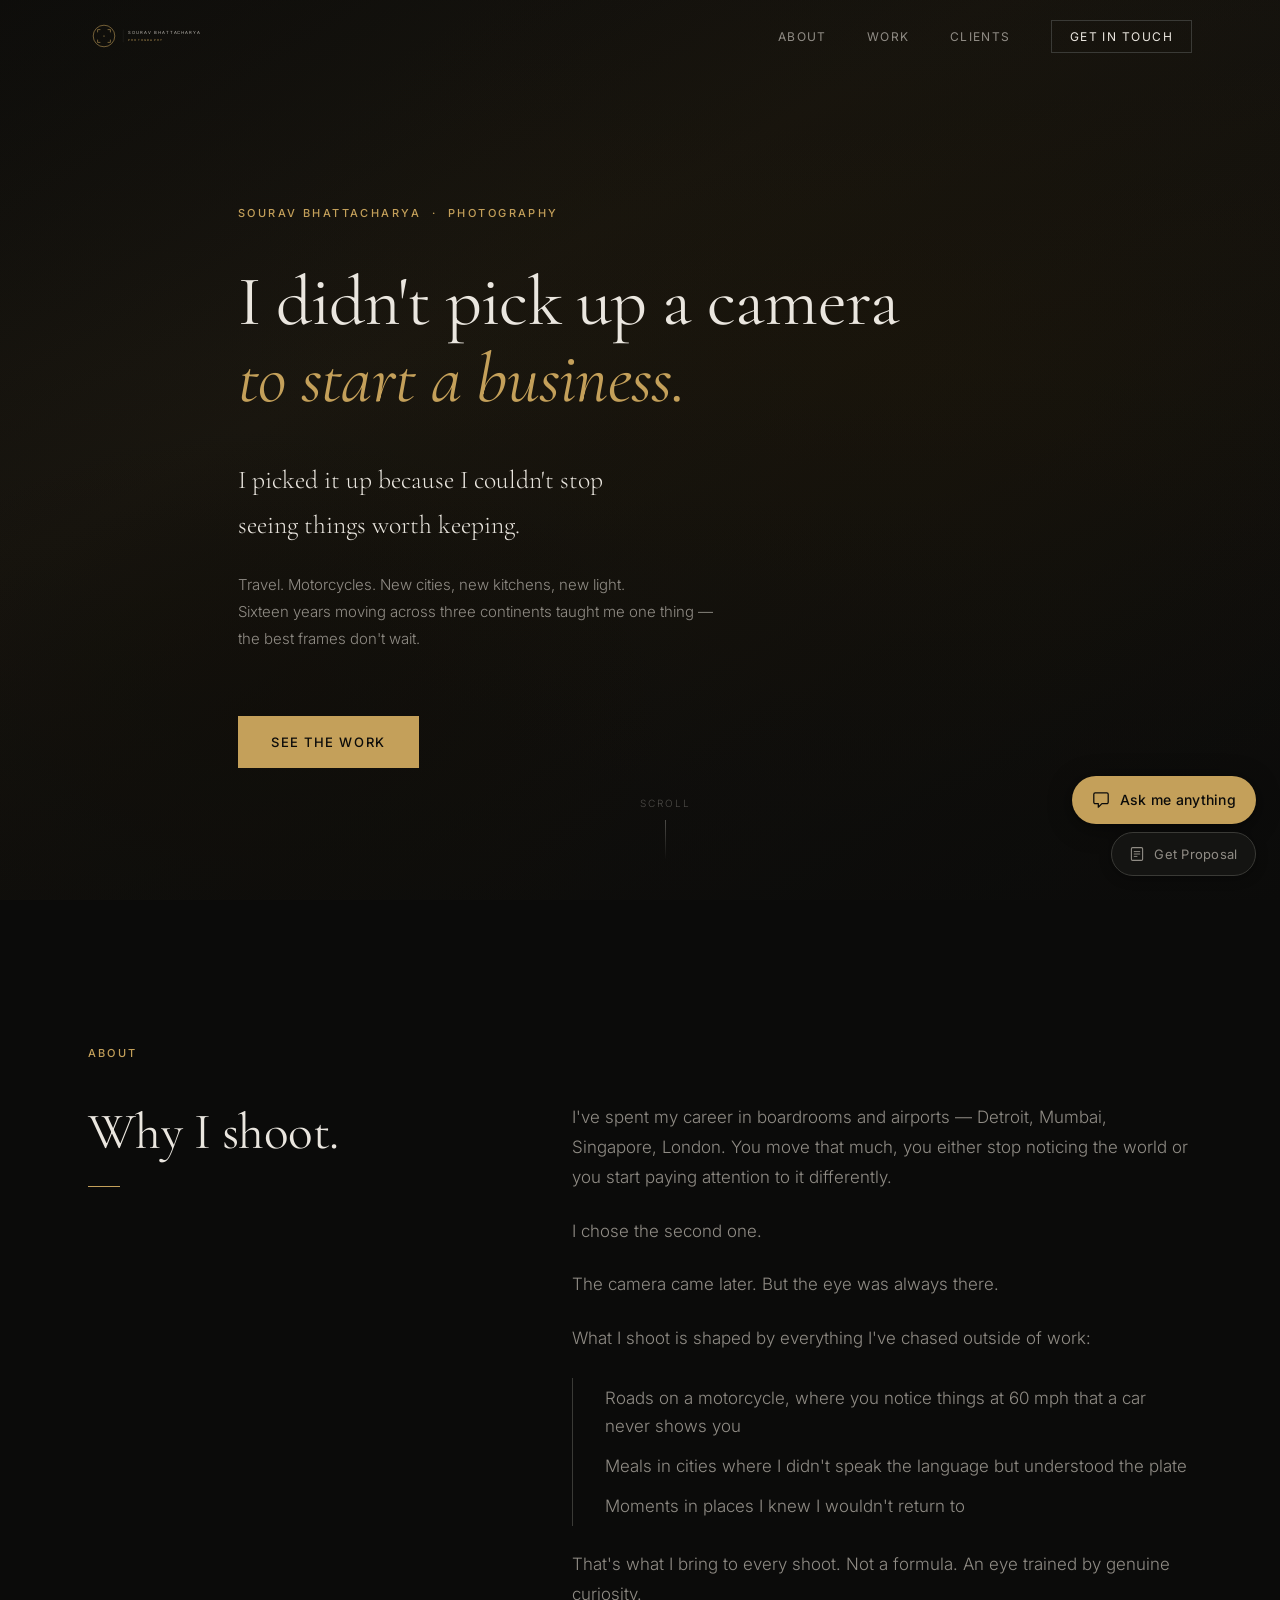
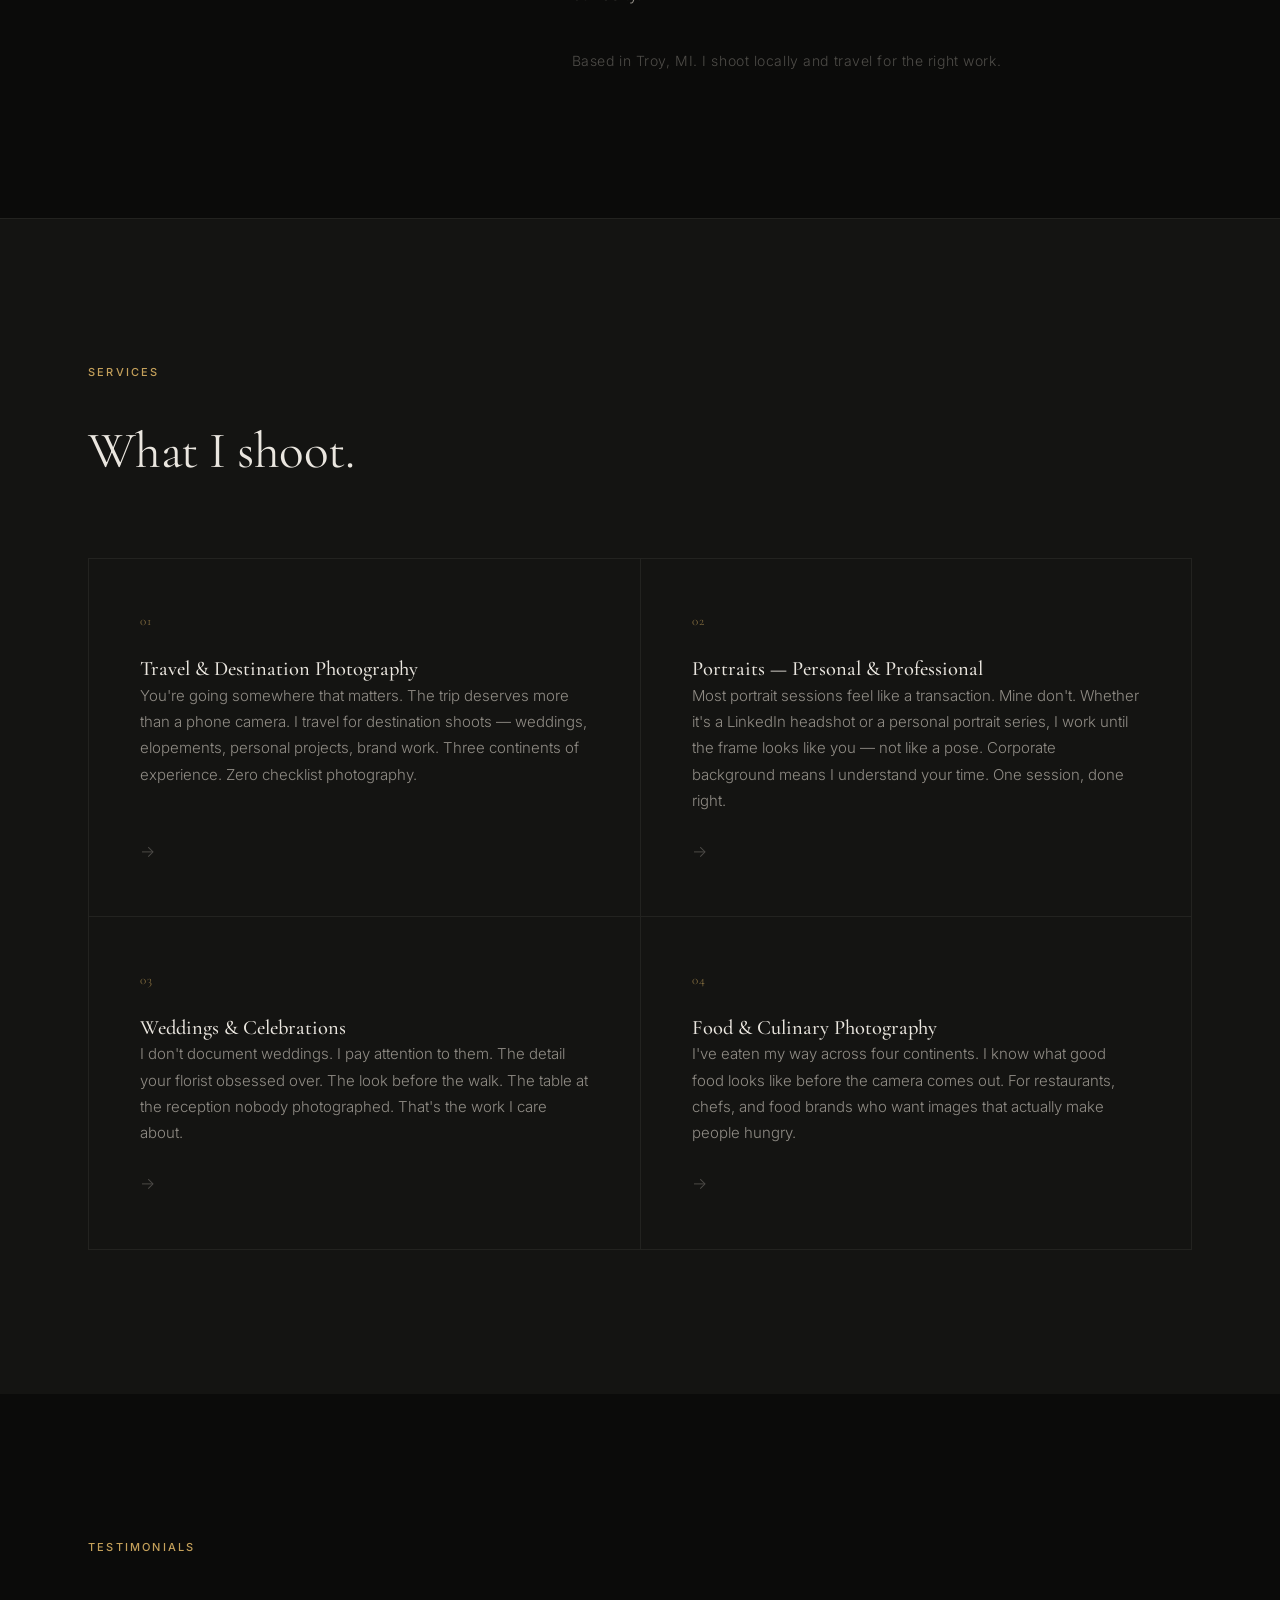
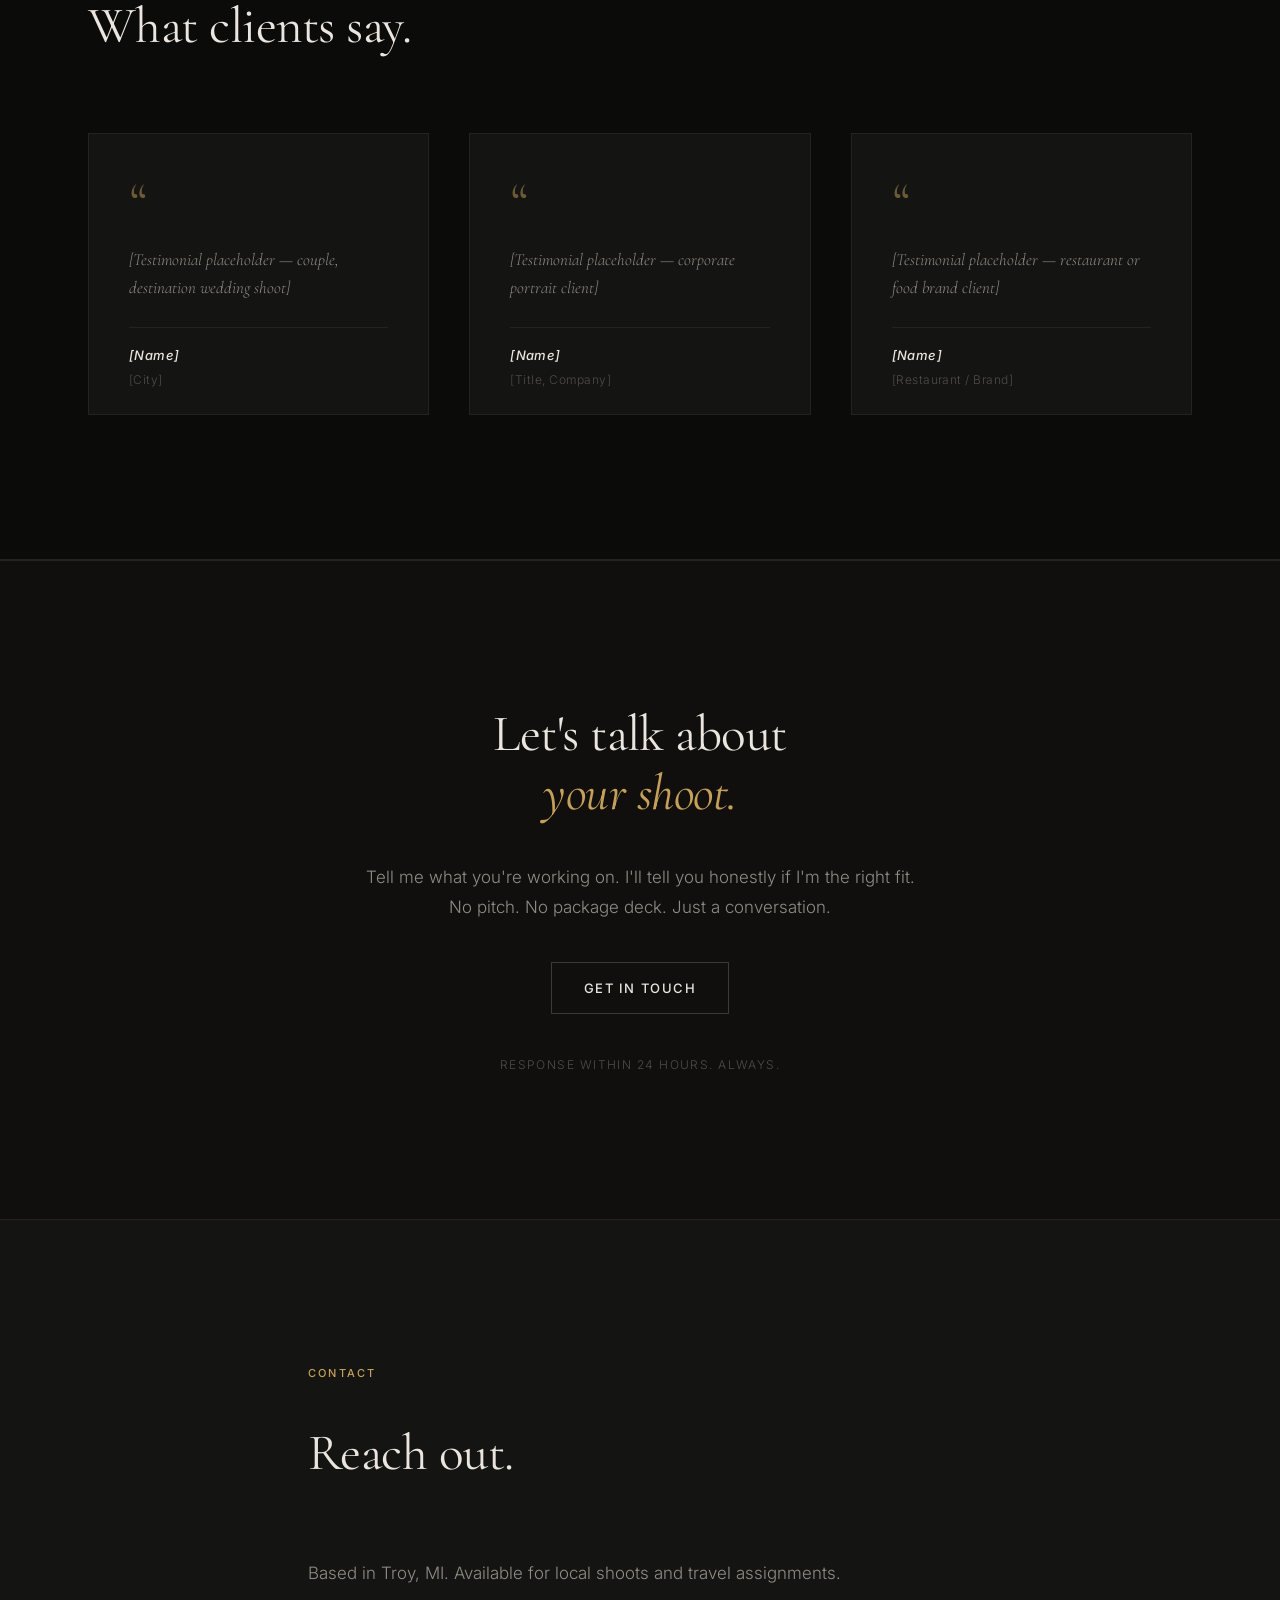
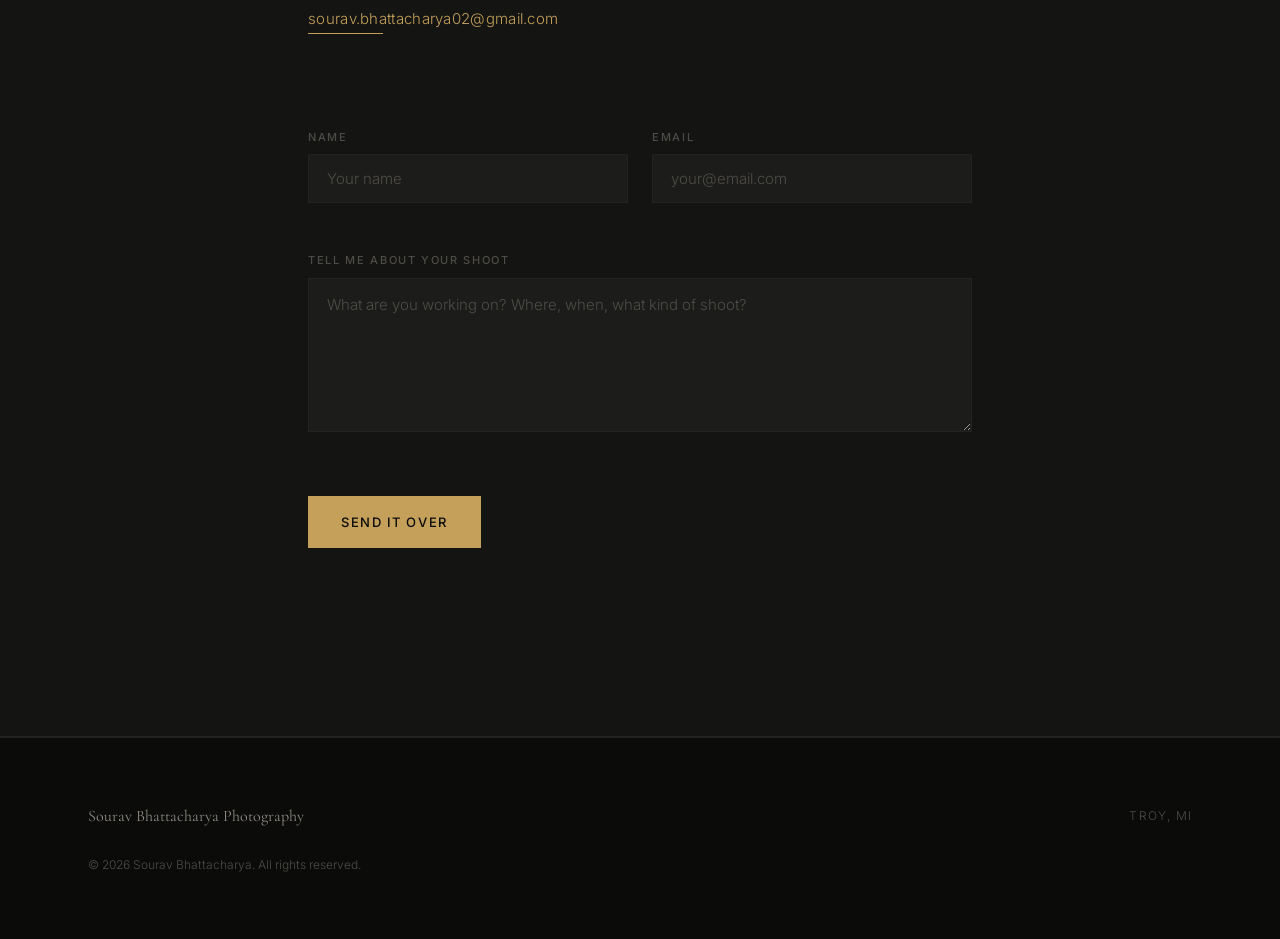
==== index.html @ 83406678 "Initial commit" ====
<!DOCTYPE html>
<html lang="en">
<head>
  <meta charset="UTF-8">
  <meta name="viewport" content="width=device-width, initial-scale=1.0">
  <meta name="description" content="Sourav Bhattacharya Photography — Travel, portraits, weddings & food photography. Based in Troy, MI.">
  <title>Sourav Bhattacharya Photography</title>
  <link rel="preconnect" href="https://fonts.googleapis.com">
  <link rel="preconnect" href="https://fonts.gstatic.com" crossorigin>
  <link href="https://fonts.googleapis.com/css2?family=Cormorant+Garamond:ital,wght@0,300;0,400;0,500;0,600;1,300;1,400;1,500&family=Inter:wght@300;400;500&display=swap" rel="stylesheet">
  <link rel="stylesheet" href="styles.css">
</head>
<body>

  <!-- ===================== NAV ===================== -->
  <nav id="nav" role="navigation" aria-label="Main navigation">
    <div class="nav-inner">
      <a href="#hero" class="nav-logo" aria-label="Sourav Bhattacharya Photography — Home">
        <svg xmlns="http://www.w3.org/2000/svg" viewBox="0 0 380 80"
             width="152" height="32"
             aria-hidden="true" focusable="false">
          <!-- Mark -->
          <circle cx="40" cy="40" r="27" fill="none" stroke="#c4a05a" stroke-width="1.4"/>
          <polyline points="24,31 24,24 31,24" fill="none" stroke="#c4a05a" stroke-width="1.4" stroke-linecap="butt"/>
          <polyline points="49,24 56,24 56,31" fill="none" stroke="#c4a05a" stroke-width="1.4" stroke-linecap="butt"/>
          <polyline points="24,49 24,56 31,56" fill="none" stroke="#c4a05a" stroke-width="1.4" stroke-linecap="butt"/>
          <polyline points="49,56 56,56 56,49" fill="none" stroke="#c4a05a" stroke-width="1.4" stroke-linecap="butt"/>
          <circle cx="40" cy="40" r="1.5" fill="#c4a05a"/>
          <!-- Divider -->
          <line x1="88" y1="24" x2="88" y2="56" stroke="rgba(255,255,255,0.12)" stroke-width="1"/>
          <!-- Wordmark — fill inherits currentColor from parent <a> -->
          <text x="100" y="36"
                font-family="'Inter', system-ui, sans-serif"
                font-weight="300" font-size="10.5" letter-spacing="2.4"
                fill="currentColor">SOURAV BHATTACHARYA</text>
          <text x="100" y="52"
                font-family="'Inter', system-ui, sans-serif"
                font-weight="400" font-size="7" letter-spacing="3"
                fill="#c4a05a">PHOTOGRAPHY</text>
        </svg>
      </a>
      <button class="nav-toggle" id="nav-toggle" aria-label="Toggle navigation" aria-expanded="false" aria-controls="nav-links">
        <span></span>
        <span></span>
        <span></span>
      </button>
      <ul class="nav-links" id="nav-links" role="list">
        <li><a href="#about" class="nav-link">About</a></li>
        <li><a href="#services" class="nav-link">Work</a></li>
        <li><a href="#testimonials" class="nav-link">Clients</a></li>
        <li><a href="#contact" class="nav-link nav-link-cta">Get in touch</a></li>
      </ul>
    </div>
  </nav>

  <!-- ===================== HERO ===================== -->
  <!-- Replace .hero-bg background-image with your own hero photograph -->
  <section id="hero" aria-label="Hero">
    <div class="hero-bg" role="img" aria-label="Photography background"></div>
    <div class="hero-overlay"></div>
    <div class="hero-content">
      <p class="hero-eyebrow">Sourav Bhattacharya &nbsp;·&nbsp; Photography</p>
      <h1 class="hero-headline">
        I didn't pick up a camera<br>
        <em>to start a business.</em>
      </h1>
      <p class="hero-sub">
        I picked it up because I couldn't stop<br class="break-md"> seeing things worth keeping.
      </p>
      <p class="hero-body">
        Travel. Motorcycles. New cities, new kitchens, new light.<br>
        Sixteen years moving across three continents taught me one thing&nbsp;—<br class="break-lg">
        the best frames don't wait.
      </p>
      <a href="#services" class="btn-primary">See the work</a>
    </div>
    <div class="hero-scroll" aria-hidden="true">
      <span class="hero-scroll-label">Scroll</span>
      <div class="hero-scroll-line"></div>
    </div>
  </section>

  <!-- ===================== ABOUT ===================== -->
  <section id="about" class="section" aria-label="About">
    <div class="container">
      <p class="section-label" aria-hidden="true">About</p>
      <div class="about-grid">
        <div class="about-left">
          <h2 class="about-heading">Why I shoot.</h2>
          <div class="about-rule" aria-hidden="true"></div>
        </div>
        <div class="about-right">
          <p>I've spent my career in boardrooms and airports&nbsp;— Detroit, Mumbai, Singapore, London. You move that much, you either stop noticing the world or you start paying attention to it differently.</p>
          <p>I chose the second one.</p>
          <p>The camera came later. But the eye was always there.</p>
          <p>What I shoot is shaped by everything I've chased outside of work:</p>
          <ul class="about-list">
            <li>Roads on a motorcycle, where you notice things at 60&nbsp;mph that a car never shows you</li>
            <li>Meals in cities where I didn't speak the language but understood the plate</li>
            <li>Moments in places I knew I wouldn't return to</li>
          </ul>
          <p>That's what I bring to every shoot. Not a formula. An eye trained by genuine curiosity.</p>
          <p class="about-location">Based in Troy,&nbsp;MI. I shoot locally and travel for the right work.</p>
        </div>
      </div>
    </div>
  </section>

  <!-- ===================== SERVICES ===================== -->
  <section id="services" class="section section-surface" aria-label="Services">
    <div class="container">
      <p class="section-label" aria-hidden="true">Services</p>
      <h2 class="section-heading">What I shoot.</h2>
      <div class="services-grid">

        <article class="service-card" tabindex="0">
          <div class="service-number" aria-hidden="true">01</div>
          <div class="service-body">
            <h3 class="service-title">Travel &amp; Destination Photography</h3>
            <p>You're going somewhere that matters. The trip deserves more than a phone camera. I travel for destination shoots&nbsp;— weddings, elopements, personal projects, brand work. Three continents of experience. Zero checklist photography.</p>
          </div>
          <div class="service-arrow" aria-hidden="true">→</div>
        </article>

        <article class="service-card" tabindex="0">
          <div class="service-number" aria-hidden="true">02</div>
          <div class="service-body">
            <h3 class="service-title">Portraits — Personal &amp; Professional</h3>
            <p>Most portrait sessions feel like a transaction. Mine don't. Whether it's a LinkedIn headshot or a personal portrait series, I work until the frame looks like you&nbsp;— not like a pose. Corporate background means I understand your time. One session, done right.</p>
          </div>
          <div class="service-arrow" aria-hidden="true">→</div>
        </article>

        <article class="service-card" tabindex="0">
          <div class="service-number" aria-hidden="true">03</div>
          <div class="service-body">
            <h3 class="service-title">Weddings &amp; Celebrations</h3>
            <p>I don't document weddings. I pay attention to them. The detail your florist obsessed over. The look before the walk. The table at the reception nobody photographed. That's the work I care about.</p>
          </div>
          <div class="service-arrow" aria-hidden="true">→</div>
        </article>

        <article class="service-card" tabindex="0">
          <div class="service-number" aria-hidden="true">04</div>
          <div class="service-body">
            <h3 class="service-title">Food &amp; Culinary Photography</h3>
            <p>I've eaten my way across four continents. I know what good food looks like before the camera comes out. For restaurants, chefs, and food brands who want images that actually make people hungry.</p>
          </div>
          <div class="service-arrow" aria-hidden="true">→</div>
        </article>

      </div>
    </div>
  </section>

  <!-- ===================== TESTIMONIALS ===================== -->
  <section id="testimonials" class="section" aria-label="Testimonials">
    <div class="container">
      <p class="section-label" aria-hidden="true">Testimonials</p>
      <h2 class="section-heading">What clients say.</h2>
      <div class="testimonials-grid">

        <blockquote class="testimonial-card">
          <div class="testimonial-mark" aria-hidden="true">&ldquo;</div>
          <p class="testimonial-text">[Testimonial placeholder — couple, destination wedding shoot]</p>
          <footer class="testimonial-author">
            <cite class="author-name">[Name]</cite>
            <span class="author-context">[City]</span>
          </footer>
        </blockquote>

        <blockquote class="testimonial-card">
          <div class="testimonial-mark" aria-hidden="true">&ldquo;</div>
          <p class="testimonial-text">[Testimonial placeholder — corporate portrait client]</p>
          <footer class="testimonial-author">
            <cite class="author-name">[Name]</cite>
            <span class="author-context">[Title, Company]</span>
          </footer>
        </blockquote>

        <blockquote class="testimonial-card">
          <div class="testimonial-mark" aria-hidden="true">&ldquo;</div>
          <p class="testimonial-text">[Testimonial placeholder — restaurant or food brand client]</p>
          <footer class="testimonial-author">
            <cite class="author-name">[Name]</cite>
            <span class="author-context">[Restaurant / Brand]</span>
          </footer>
        </blockquote>

      </div>
    </div>
  </section>

  <!-- ===================== CTA ===================== -->
  <section id="cta-section" class="section section-cta" aria-label="Call to action">
    <div class="container container-narrow">
      <div class="cta-inner">
        <h2 class="cta-heading">Let's talk about<br><em>your shoot.</em></h2>
        <p class="cta-body">Tell me what you're working on. I'll tell you honestly if I'm the right fit.<br>No pitch. No package deck. Just a conversation.</p>
        <a href="#contact" class="btn-primary btn-outline">Get in touch</a>
        <p class="cta-sub">Response within 24 hours. Always.</p>
      </div>
    </div>
  </section>

  <!-- ===================== CONTACT ===================== -->
  <section id="contact" class="section section-surface" aria-label="Contact">
    <div class="container container-narrow">
      <p class="section-label" aria-hidden="true">Contact</p>
      <h2 class="section-heading">Reach out.</h2>
      <p class="contact-intro">Based in Troy, MI. Available for local shoots and travel assignments.</p>
      <a href="mailto:sourav.bhattacharya02@gmail.com" class="contact-email">sourav.bhattacharya02@gmail.com</a>

      <form id="contact-form" class="contact-form" novalidate aria-label="Contact form">
        <div class="form-row">
          <div class="form-group">
            <label for="name">Name</label>
            <input type="text" id="name" name="name" autocomplete="name" placeholder="Your name" required aria-required="true">
            <span class="field-error" aria-live="polite"></span>
          </div>
          <div class="form-group">
            <label for="email">Email</label>
            <input type="email" id="email" name="email" autocomplete="email" placeholder="your@email.com" required aria-required="true">
            <span class="field-error" aria-live="polite"></span>
          </div>
        </div>
        <div class="form-group">
          <label for="message">Tell me about your shoot</label>
          <textarea id="message" name="message" rows="5" placeholder="What are you working on? Where, when, what kind of shoot?" required aria-required="true"></textarea>
          <span class="field-error" aria-live="polite"></span>
        </div>
        <button type="submit" class="btn-primary" id="form-submit">Send it over</button>
        <div id="form-success" class="form-success" role="alert" aria-live="polite"></div>
      </form>
    </div>
  </section>

  <!-- ===================== FOOTER ===================== -->
  <footer class="footer" role="contentinfo">
    <div class="container">
      <div class="footer-inner">
        <p class="footer-name">Sourav Bhattacharya Photography</p>
        <p class="footer-location">Troy, MI</p>
        <p class="footer-copy">&copy; <span id="year"></span> Sourav Bhattacharya. All rights reserved.</p>
      </div>
    </div>
  </footer>

  <!-- ===================== WIDGET AREA ===================== -->
  <div id="widget-area" aria-label="Chat widgets">

    <!-- Launcher: two stacked buttons (shown when no panel is open) -->
    <div id="widget-launcher">
      <button id="chat-bubble" aria-label="Open Q&amp;A chat" aria-expanded="false">
        <svg width="18" height="18" viewBox="0 0 20 20" fill="none" aria-hidden="true">
          <path d="M2 3.5A1.5 1.5 0 013.5 2h13A1.5 1.5 0 0118 3.5v9A1.5 1.5 0 0116.5 14H11l-4 4v-4H3.5A1.5 1.5 0 012 12.5v-9z"
                stroke="currentColor" stroke-width="1.4" stroke-linejoin="round"/>
        </svg>
        <span class="chat-bubble-label">Ask me anything</span>
      </button>
      <button id="proposal-bubble" aria-label="Get a proposal" aria-expanded="false">
        <svg width="16" height="16" viewBox="0 0 20 20" fill="none" aria-hidden="true">
          <rect x="3" y="2" width="14" height="16" rx="1.5" stroke="currentColor" stroke-width="1.4"/>
          <line x1="6.5" y1="7"  x2="13.5" y2="7"  stroke="currentColor" stroke-width="1.2" stroke-linecap="round"/>
          <line x1="6.5" y1="10" x2="13.5" y2="10" stroke="currentColor" stroke-width="1.2" stroke-linecap="round"/>
          <line x1="6.5" y1="13" x2="10"   y2="13" stroke="currentColor" stroke-width="1.2" stroke-linecap="round"/>
        </svg>
        <span class="chat-bubble-label">Get Proposal</span>
      </button>
    </div>

    <!-- Q&A Panel -->
    <div id="chat-panel" role="dialog" aria-label="Q&amp;A Chat" aria-modal="false" style="display:none">
      <div class="chat-header">
        <div class="chat-header-info">
          <div class="chat-avatar" aria-hidden="true">SB</div>
          <div>
            <p class="chat-name">Sourav's Assistant</p>
            <p class="chat-status">Ask about services, approach, or booking</p>
          </div>
        </div>
        <button id="chat-close" aria-label="Close chat">
          <svg width="14" height="14" viewBox="0 0 14 14" fill="none" aria-hidden="true">
            <line x1="1" y1="1" x2="13" y2="13" stroke="currentColor" stroke-width="1.5" stroke-linecap="round"/>
            <line x1="13" y1="1" x2="1" y2="13" stroke="currentColor" stroke-width="1.5" stroke-linecap="round"/>
          </svg>
        </button>
      </div>
      <div id="chat-messages" class="chat-messages" aria-live="polite" aria-atomic="false"></div>
      <form id="chat-form" class="chat-input-row" autocomplete="off">
        <input type="text" id="chat-input" class="chat-input" placeholder="Type a message…"
               aria-label="Chat message" maxlength="500" autocomplete="off">
        <button type="submit" id="chat-send" class="chat-send" aria-label="Send message">
          <svg width="16" height="16" viewBox="0 0 16 16" fill="none" aria-hidden="true">
            <path d="M14 8L2 2l3 6-3 6 12-6z" stroke="currentColor" stroke-width="1.4"
                  stroke-linejoin="round" stroke-linecap="round"/>
          </svg>
        </button>
      </form>
    </div>

    <!-- Proposal Panel -->
    <div id="proposal-panel" role="dialog" aria-label="Get a Proposal" aria-modal="false" style="display:none">
      <div class="chat-header proposal-header">
        <div class="chat-header-info">
          <div class="chat-avatar proposal-avatar" aria-hidden="true">
            <svg width="15" height="15" viewBox="0 0 20 20" fill="none" aria-hidden="true">
              <rect x="3" y="2" width="14" height="16" rx="1.5" stroke="currentColor" stroke-width="1.5"/>
              <line x1="6.5" y1="7"  x2="13.5" y2="7"  stroke="currentColor" stroke-width="1.2" stroke-linecap="round"/>
              <line x1="6.5" y1="10" x2="13.5" y2="10" stroke="currentColor" stroke-width="1.2" stroke-linecap="round"/>
              <line x1="6.5" y1="13" x2="10"   y2="13" stroke="currentColor" stroke-width="1.2" stroke-linecap="round"/>
            </svg>
          </div>
          <div>
            <p class="chat-name">Get a Proposal</p>
            <p class="chat-status">A quick conversation — not a form</p>
          </div>
        </div>
        <button id="proposal-close" aria-label="Close proposal">
          <svg width="14" height="14" viewBox="0 0 14 14" fill="none" aria-hidden="true">
            <line x1="1" y1="1" x2="13" y2="13" stroke="currentColor" stroke-width="1.5" stroke-linecap="round"/>
            <line x1="13" y1="1" x2="1" y2="13" stroke="currentColor" stroke-width="1.5" stroke-linecap="round"/>
          </svg>
        </button>
      </div>
      <div class="proposal-progress" id="proposal-progress" aria-label="Step 1 of 6">
        <div class="proposal-progress-track">
          <div id="proposal-progress-fill" class="proposal-progress-fill" style="width:0%"></div>
        </div>
        <span id="proposal-progress-label" class="proposal-progress-label">Step 1 of 6</span>
      </div>
      <div id="proposal-messages" class="chat-messages" aria-live="polite" aria-atomic="false"></div>
      <form id="proposal-form" class="chat-input-row" autocomplete="off">
        <input type="text" id="proposal-input" class="chat-input" placeholder="Type your answer…"
               aria-label="Your answer" maxlength="500" autocomplete="off">
        <button type="submit" id="proposal-send" class="chat-send" aria-label="Send answer">
          <svg width="16" height="16" viewBox="0 0 16 16" fill="none" aria-hidden="true">
            <path d="M14 8L2 2l3 6-3 6 12-6z" stroke="currentColor" stroke-width="1.4"
                  stroke-linejoin="round" stroke-linecap="round"/>
          </svg>
        </button>
      </form>
    </div>

  </div>

  <!-- ===================== JS ===================== -->
  <script>
    // ── Year ──────────────────────────────────────────
    document.getElementById('year').textContent = new Date().getFullYear();

    // ── Nav: transparent → solid on scroll ────────────
    const nav = document.getElementById('nav');
    const onScroll = () => {
      nav.classList.toggle('nav-scrolled', window.scrollY > 60);
    };
    window.addEventListener('scroll', onScroll, { passive: true });

    // ── Nav: mobile toggle ─────────────────────────────
    const navToggle = document.getElementById('nav-toggle');
    const navLinks  = document.getElementById('nav-links');
    navToggle.addEventListener('click', () => {
      const open = navLinks.classList.toggle('nav-open');
      navToggle.classList.toggle('nav-toggle-open', open);
      navToggle.setAttribute('aria-expanded', open);
    });

    // Close mobile nav on link click
    navLinks.querySelectorAll('.nav-link').forEach(link => {
      link.addEventListener('click', () => {
        navLinks.classList.remove('nav-open');
        navToggle.classList.remove('nav-toggle-open');
        navToggle.setAttribute('aria-expanded', false);
      });
    });

    // ── Smooth scroll ─────────────────────────────────
    document.querySelectorAll('a[href^="#"]').forEach(anchor => {
      anchor.addEventListener('click', e => {
        const target = document.querySelector(anchor.getAttribute('href'));
        if (!target) return;
        e.preventDefault();
        const offset = nav.offsetHeight + 16;
        const top = target.getBoundingClientRect().top + window.scrollY - offset;
        window.scrollTo({ top, behavior: 'smooth' });
      });
    });

    // ── Scroll-in animations ──────────────────────────
    const fadeEls = document.querySelectorAll(
      '.section-label, .about-heading, .about-right > p, .about-right > ul, ' +
      '.section-heading, .service-card, .testimonial-card, ' +
      '.cta-heading, .cta-body, .btn-primary, .cta-sub, ' +
      '.contact-intro, .contact-email, .form-group, #form-submit'
    );

    const observer = new IntersectionObserver((entries) => {
      entries.forEach(entry => {
        if (entry.isIntersecting) {
          entry.target.classList.add('visible');
          observer.unobserve(entry.target);
        }
      });
    }, { threshold: 0.12, rootMargin: '0px 0px -40px 0px' });

    fadeEls.forEach((el, i) => {
      el.classList.add('fade-up');
      // Stagger service cards and testimonials
      if (el.classList.contains('service-card') || el.classList.contains('testimonial-card')) {
        const siblings = el.parentElement.querySelectorAll('.service-card, .testimonial-card');
        const idx = Array.from(siblings).indexOf(el);
        el.style.transitionDelay = `${idx * 80}ms`;
      }
      observer.observe(el);
    });

    // ── Contact form ──────────────────────────────────
    const form    = document.getElementById('contact-form');
    const success = document.getElementById('form-success');
    const submit  = document.getElementById('form-submit');

    const validateField = (input) => {
      const error = input.parentElement.querySelector('.field-error');
      if (!error) return true;
      if (!input.value.trim()) {
        error.textContent = 'This field is required.';
        input.setAttribute('aria-invalid', 'true');
        return false;
      }
      if (input.type === 'email' && !/^[^\s@]+@[^\s@]+\.[^\s@]+$/.test(input.value)) {
        error.textContent = 'Please enter a valid email address.';
        input.setAttribute('aria-invalid', 'true');
        return false;
      }
      error.textContent = '';
      input.removeAttribute('aria-invalid');
      return true;
    };

    form.querySelectorAll('input, textarea').forEach(field => {
      field.addEventListener('blur', () => validateField(field));
    });

    form.addEventListener('submit', e => {
      e.preventDefault();
      const fields  = Array.from(form.querySelectorAll('input[required], textarea[required]'));
      const allValid = fields.every(validateField);
      if (!allValid) return;

      // Simulate send (replace with actual form endpoint)
      submit.disabled = true;
      submit.textContent = 'Sending…';

      setTimeout(() => {
        form.reset();
        submit.disabled = false;
        submit.textContent = 'Send it over';
        success.textContent = "Got it. I'll be in touch within 24 hours.";
        success.classList.add('visible');
        setTimeout(() => {
          success.classList.remove('visible');
          success.textContent = '';
        }, 6000);
      }, 1200);
    });
  </script>

  <!-- ===================== WIDGET JS ===================== -->
  <script>
    (function () {

      // ── Element refs ────────────────────────────────────────────
      const launcher       = document.getElementById('widget-launcher');
      const chatBubble     = document.getElementById('chat-bubble');
      const proposalBubble = document.getElementById('proposal-bubble');

      const chatPanel    = document.getElementById('chat-panel');
      const chatClose    = document.getElementById('chat-close');
      const chatForm     = document.getElementById('chat-form');
      const chatInput    = document.getElementById('chat-input');
      const chatSend     = document.getElementById('chat-send');
      const chatMessages = document.getElementById('chat-messages');

      const proposalPanel    = document.getElementById('proposal-panel');
      const proposalClose    = document.getElementById('proposal-close');
      const proposalForm     = document.getElementById('proposal-form');
      const proposalInput    = document.getElementById('proposal-input');
      const proposalSend     = document.getElementById('proposal-send');
      const proposalMessages = document.getElementById('proposal-messages');
      const progressFill     = document.getElementById('proposal-progress-fill');
      const progressLabel    = document.getElementById('proposal-progress-label');
      const progressBar      = document.getElementById('proposal-progress');

      // ── State ───────────────────────────────────────────────────
      const chatHistory     = [];
      const proposalHistory = [];
      let proposalStarted   = false;

      // ── Shared helpers ──────────────────────────────────────────
      function appendTo(container, role, text) {
        const wrap = document.createElement('div');
        wrap.className = 'chat-msg chat-msg-' + role;
        const bub = document.createElement('div');
        bub.className = 'chat-bubble';
        bub.textContent = text;
        wrap.appendChild(bub);
        container.appendChild(wrap);
        scrollBottom(container);
      }

      function showTypingIn(container, id) {
        const wrap = document.createElement('div');
        wrap.className = 'chat-msg chat-msg-assistant';
        wrap.id = id;
        const bub = document.createElement('div');
        bub.className = 'chat-bubble chat-typing-indicator';
        bub.setAttribute('aria-label', 'Typing');
        bub.innerHTML = '<span></span><span></span><span></span>';
        wrap.appendChild(bub);
        container.appendChild(wrap);
        scrollBottom(container);
      }

      function hideTyping(id) {
        const el = document.getElementById(id);
        if (el) el.remove();
      }

      function scrollBottom(container) {
        container.scrollTop = container.scrollHeight;
      }

      // ── Launcher ────────────────────────────────────────────────
      function showLauncher() {
        chatPanel.style.display     = 'none';
        proposalPanel.style.display = 'none';
        launcher.style.display      = '';
        chatBubble.setAttribute('aria-expanded', 'false');
        proposalBubble.setAttribute('aria-expanded', 'false');
      }

      function hideLauncher() {
        launcher.style.display = 'none';
      }

      // ── Q&A Widget ──────────────────────────────────────────────
      function openChat() {
        hideLauncher();
        chatPanel.style.display = 'flex';
        chatBubble.setAttribute('aria-expanded', 'true');
        if (chatHistory.length === 0) {
          appendTo(chatMessages, 'assistant',
            "Hi! I'm here to answer questions about Sourav's photography work — services, approach, booking. What would you like to know?");
        }
        scrollBottom(chatMessages);
        chatInput.focus();
      }

      function closeChat() { showLauncher(); }

      chatBubble.addEventListener('click', openChat);
      chatClose.addEventListener('click', closeChat);
      chatPanel.addEventListener('keydown', e => { if (e.key === 'Escape') closeChat(); });

      async function sendChatMessage() {
        const text = chatInput.value.trim();
        if (!text) return;

        chatInput.value = '';
        chatInput.disabled = true;
        chatSend.disabled  = true;

        appendTo(chatMessages, 'user', text);
        chatHistory.push({ role: 'user', content: text });
        showTypingIn(chatMessages, 'chat-typing');

        try {
          const res = await fetch('/api/chat', {
            method: 'POST',
            headers: { 'Content-Type': 'application/json' },
            body: JSON.stringify({ messages: chatHistory })
          });
          hideTyping('chat-typing');
          if (!res.ok) throw new Error('API error ' + res.status);
          const data  = await res.json();
          const reply = data.reply || "I'd suggest reaching out directly — sourav.bhattacharya02@gmail.com";
          chatHistory.push({ role: 'assistant', content: reply });
          appendTo(chatMessages, 'assistant', reply);
        } catch (err) {
          hideTyping('chat-typing');
          appendTo(chatMessages, 'assistant',
            "Something went wrong. Please reach out directly — sourav.bhattacharya02@gmail.com");
          console.error('Chat error:', err);
        } finally {
          chatInput.disabled = false;
          chatSend.disabled  = false;
          chatInput.focus();
        }
      }

      chatForm.addEventListener('submit', e => { e.preventDefault(); sendChatMessage(); });

      // ── Proposal Widget ─────────────────────────────────────────
      function updateProgress(step) {
        const pct = Math.round((step / 6) * 100);
        progressFill.style.width = pct + '%';
        progressLabel.textContent = 'Step ' + step + ' of 6';
        progressBar.setAttribute('aria-label', 'Step ' + step + ' of 6');
      }

      async function startProposal() {
        proposalStarted = true;
        proposalInput.disabled = true;
        proposalSend.disabled  = true;

        proposalHistory.push({ role: 'user', content: "I'd like to get a proposal." });

        try {
          showTypingIn(proposalMessages, 'proposal-typing');
          const res = await fetch('/api/chat', {
            method: 'POST',
            headers: { 'Content-Type': 'application/json' },
            body: JSON.stringify({ messages: proposalHistory })
          });
          hideTyping('proposal-typing');
          if (!res.ok) throw new Error('API error ' + res.status);
          const data  = await res.json();
          const reply = data.reply || '';
          proposalHistory.push({ role: 'assistant', content: reply });
          appendTo(proposalMessages, 'assistant', reply);
          if (data.intake_step) updateProgress(data.intake_step);
        } catch (err) {
          hideTyping('proposal-typing');
          appendTo(proposalMessages, 'assistant',
            "Something went wrong. Please reach out at sourav.bhattacharya02@gmail.com");
          console.error('Proposal start error:', err);
        } finally {
          proposalInput.disabled = false;
          proposalSend.disabled  = false;
          proposalInput.focus();
        }
      }

      function openProposal() {
        hideLauncher();
        proposalPanel.style.display = 'flex';
        proposalBubble.setAttribute('aria-expanded', 'true');
        if (!proposalStarted) {
          startProposal();
        } else {
          scrollBottom(proposalMessages);
          if (!proposalInput.disabled) proposalInput.focus();
        }
      }

      function closeProposal() { showLauncher(); }

      proposalBubble.addEventListener('click', openProposal);
      proposalClose.addEventListener('click', closeProposal);
      proposalPanel.addEventListener('keydown', e => { if (e.key === 'Escape') closeProposal(); });

      async function sendProposalMessage() {
        const text = proposalInput.value.trim();
        if (!text) return;

        proposalInput.value = '';
        proposalInput.disabled = true;
        proposalSend.disabled  = true;

        appendTo(proposalMessages, 'user', text);
        proposalHistory.push({ role: 'user', content: text });
        showTypingIn(proposalMessages, 'proposal-typing');

        let intakeComplete = false;

        try {
          const res = await fetch('/api/chat', {
            method: 'POST',
            headers: { 'Content-Type': 'application/json' },
            body: JSON.stringify({ messages: proposalHistory })
          });
          hideTyping('proposal-typing');
          if (!res.ok) throw new Error('API error ' + res.status);
          const data  = await res.json();
          const reply = data.reply || '';
          proposalHistory.push({ role: 'assistant', content: reply });
          appendTo(proposalMessages, 'assistant', reply);

          if (data.intake_step) updateProgress(data.intake_step);

          if (data.intake_complete) {
            intakeComplete = true;
            proposalInput.placeholder = 'Proposal submitted.';
            // Fire off to generate-proposal stub (fire and forget)
            fetch('/api/generate-proposal', {
              method: 'POST',
              headers: { 'Content-Type': 'application/json' },
              body: JSON.stringify({
                intakeData: data.intake_data,
                conversation: proposalHistory
              })
            }).catch(err => console.error('Generate proposal error:', err));
          }
        } catch (err) {
          hideTyping('proposal-typing');
          appendTo(proposalMessages, 'assistant',
            "Something went wrong. Please reach out at sourav.bhattacharya02@gmail.com");
          console.error('Proposal send error:', err);
        } finally {
          if (!intakeComplete) {
            proposalInput.disabled = false;
            proposalSend.disabled  = false;
            proposalInput.focus();
          }
          // If complete, inputs stay disabled — conversation is over
        }
      }

      proposalForm.addEventListener('submit', e => { e.preventDefault(); sendProposalMessage(); });

    })();
  </script>

</body>
</html>
---- styles.css ----
/* ============================================================
   SOURAV BHATTACHARYA PHOTOGRAPHY — styles.css
   Design direction: Editorial Dark
   ============================================================ */

/* ── 1. Design Tokens ──────────────────────────────────────── */
:root {
  /* Palette */
  --bg:           #0b0b0a;
  --bg-surface:   #141412;
  --bg-elevated:  #1c1c1a;
  --bg-cta:       #100f0d;

  --text-primary:   #eae6df;
  --text-secondary: #908c85;
  --text-muted:     #4e4c48;

  --accent:       #c4a05a;
  --accent-dim:   rgba(196, 160, 90, 0.15);
  --accent-hover: #d4b270;

  --border:       #232320;
  --border-hover: #3a3a36;

  /* Typography */
  --font-serif:  'Cormorant Garamond', Georgia, serif;
  --font-sans:   'Inter', system-ui, -apple-system, sans-serif;

  /* Spacing scale */
  --space-xs:  0.5rem;
  --space-sm:  1rem;
  --space-md:  1.5rem;
  --space-lg:  2.5rem;
  --space-xl:  4rem;
  --space-2xl: 6rem;
  --space-3xl: 9rem;

  /* Layout */
  --container-max:    1200px;
  --container-narrow: 760px;
  --nav-height:       72px;

  /* Transitions */
  --ease:     cubic-bezier(0.4, 0, 0.2, 1);
  --ease-out: cubic-bezier(0, 0, 0.2, 1);
  --duration: 280ms;
}

/* ── 2. Reset & Base ───────────────────────────────────────── */
*, *::before, *::after {
  box-sizing: border-box;
  margin: 0;
  padding: 0;
}

html {
  font-size: 16px;
  scroll-behavior: smooth;
  -webkit-text-size-adjust: 100%;
}

body {
  background-color: var(--bg);
  color: var(--text-primary);
  font-family: var(--font-sans);
  font-weight: 300;
  line-height: 1.7;
  -webkit-font-smoothing: antialiased;
  -moz-osx-font-smoothing: grayscale;
  overflow-x: hidden;
}

img, video {
  max-width: 100%;
  display: block;
}

a {
  color: inherit;
  text-decoration: none;
}

ul { list-style: none; }

button {
  background: none;
  border: none;
  cursor: pointer;
  font: inherit;
}

::selection {
  background: var(--accent);
  color: var(--bg);
}

/* ── 3. Typography ─────────────────────────────────────────── */
h1, h2, h3 {
  font-family: var(--font-serif);
  font-weight: 400;
  letter-spacing: -0.01em;
  line-height: 1.15;
}

h1 { font-size: clamp(2.4rem, 5.5vw, 4.8rem); }
h2 { font-size: clamp(2rem, 4vw, 3.4rem); }
h3 { font-size: clamp(1.1rem, 1.5vw, 1.3rem); font-weight: 500; letter-spacing: 0; }

p { line-height: 1.75; }

em { font-style: italic; }

/* ── 4. Layout Utilities ───────────────────────────────────── */
.container {
  max-width: var(--container-max);
  margin: 0 auto;
  padding: 0 clamp(1.25rem, 5vw, 3rem);
}

.container-narrow {
  max-width: var(--container-narrow);
}

.section {
  padding: var(--space-3xl) 0;
}

.section-surface { background-color: var(--bg-surface); }
.section-cta     { background-color: var(--bg-cta); }

.section-label {
  font-family: var(--font-sans);
  font-size: 0.6875rem;
  font-weight: 500;
  letter-spacing: 0.2em;
  text-transform: uppercase;
  color: var(--accent);
  margin-bottom: var(--space-lg);
}

.section-heading {
  margin-bottom: clamp(var(--space-xl), 6vw, var(--space-2xl));
  color: var(--text-primary);
}

/* ── 5. Scroll-in Animation ────────────────────────────────── */
.fade-up {
  opacity: 0;
  transform: translateY(28px);
  transition: opacity 0.65s var(--ease-out), transform 0.65s var(--ease-out);
}

.fade-up.visible {
  opacity: 1;
  transform: translateY(0);
}

/* ── 6. Buttons ────────────────────────────────────────────── */
.btn-primary {
  display: inline-flex;
  align-items: center;
  gap: 0.5rem;
  padding: 0.875rem 2rem;
  background-color: var(--accent);
  color: var(--bg);
  font-family: var(--font-sans);
  font-size: 0.8125rem;
  font-weight: 500;
  letter-spacing: 0.12em;
  text-transform: uppercase;
  border: 1px solid var(--accent);
  transition:
    background-color var(--duration) var(--ease),
    color           var(--duration) var(--ease),
    border-color    var(--duration) var(--ease),
    transform       var(--duration) var(--ease),
    box-shadow      var(--duration) var(--ease);
}

.btn-primary:hover,
.btn-primary:focus-visible {
  background-color: transparent;
  color: var(--accent);
  transform: translateY(-2px);
  box-shadow: 0 8px 28px rgba(196, 160, 90, 0.18);
  outline: none;
}

.btn-primary:active {
  transform: translateY(0);
  box-shadow: none;
}

.btn-outline {
  background-color: transparent;
  color: var(--text-primary);
  border-color: var(--border-hover);
}

.btn-outline:hover,
.btn-outline:focus-visible {
  background-color: transparent;
  color: var(--accent);
  border-color: var(--accent);
}

/* ── 7. Navigation ─────────────────────────────────────────── */
#nav {
  position: fixed;
  top: 0;
  left: 0;
  right: 0;
  z-index: 100;
  height: var(--nav-height);
  transition: background-color var(--duration) var(--ease),
              border-bottom-color var(--duration) var(--ease),
              backdrop-filter var(--duration) var(--ease);
  border-bottom: 1px solid transparent;
}

#nav.nav-scrolled {
  background-color: rgba(11, 11, 10, 0.92);
  backdrop-filter: blur(12px);
  -webkit-backdrop-filter: blur(12px);
  border-bottom-color: var(--border);
}

.nav-inner {
  max-width: var(--container-max);
  height: 100%;
  margin: 0 auto;
  padding: 0 clamp(1.25rem, 5vw, 3rem);
  display: flex;
  align-items: center;
  justify-content: space-between;
}

.nav-logo {
  display: flex;
  align-items: center;
  color: var(--text-primary);
  transition: color var(--duration) var(--ease);
  /* SVG text inherits this color via currentColor */
}

.nav-logo:hover { color: var(--accent); }

.nav-logo svg {
  display: block;
  /* Prevent SVG from stretching on flex containers */
  flex-shrink: 0;
}

.nav-links {
  display: flex;
  align-items: center;
  gap: var(--space-lg);
}

.nav-link {
  font-size: 0.75rem;
  font-weight: 400;
  letter-spacing: 0.12em;
  text-transform: uppercase;
  color: var(--text-secondary);
  position: relative;
  transition: color var(--duration) var(--ease);
}

.nav-link::after {
  content: '';
  position: absolute;
  bottom: -3px;
  left: 0;
  width: 0;
  height: 1px;
  background: var(--accent);
  transition: width var(--duration) var(--ease);
}

.nav-link:hover,
.nav-link:focus-visible { color: var(--text-primary); outline: none; }
.nav-link:hover::after  { width: 100%; }

.nav-link-cta {
  padding: 0.5rem 1.125rem;
  border: 1px solid var(--border-hover);
  color: var(--text-primary);
  transition: border-color var(--duration) var(--ease),
              color        var(--duration) var(--ease),
              background   var(--duration) var(--ease);
}

.nav-link-cta::after { display: none; }

.nav-link-cta:hover,
.nav-link-cta:focus-visible {
  border-color: var(--accent);
  color: var(--accent);
  background: var(--accent-dim);
  outline: none;
}

/* Mobile nav toggle */
.nav-toggle {
  display: none;
  flex-direction: column;
  justify-content: center;
  gap: 5px;
  width: 32px;
  height: 32px;
  padding: 4px;
}

.nav-toggle span {
  display: block;
  height: 1px;
  background: var(--text-primary);
  border-radius: 1px;
  transition: transform var(--duration) var(--ease),
              opacity   var(--duration) var(--ease),
              width     var(--duration) var(--ease);
  transform-origin: center;
}

.nav-toggle span:nth-child(1) { width: 22px; }
.nav-toggle span:nth-child(2) { width: 16px; }
.nav-toggle span:nth-child(3) { width: 22px; }

.nav-toggle-open span:nth-child(1) { transform: translateY(6px) rotate(45deg); width: 22px; }
.nav-toggle-open span:nth-child(2) { opacity: 0; }
.nav-toggle-open span:nth-child(3) { transform: translateY(-6px) rotate(-45deg); width: 22px; }

/* ── 8. Hero ───────────────────────────────────────────────── */
#hero {
  position: relative;
  min-height: 100svh;
  min-height: 100vh;
  display: flex;
  align-items: center;
  overflow: hidden;
}

/* ─ Replace this gradient with your hero photograph:
     background-image: url('your-hero-photo.jpg'); ─ */
.hero-bg {
  position: absolute;
  inset: 0;
  background:
    radial-gradient(ellipse 80% 80% at 70% 40%, rgba(28, 22, 10, 0.7) 0%, transparent 65%),
    radial-gradient(ellipse 60% 60% at 20% 80%, rgba(18, 14, 5, 0.5) 0%, transparent 55%),
    linear-gradient(150deg, #0f0e0b 0%, #1c1810 35%, #0b0b0a 100%);
  background-size: cover;
  background-position: center;
}

.hero-overlay {
  position: absolute;
  inset: 0;
  background: linear-gradient(
    to bottom,
    rgba(11, 11, 10, 0.3) 0%,
    rgba(11, 11, 10, 0.1) 40%,
    rgba(11, 11, 10, 0.6) 100%
  );
}

.hero-content {
  position: relative;
  z-index: 1;
  max-width: var(--container-max);
  width: 100%;
  margin: 0 auto;
  padding: calc(var(--nav-height) + var(--space-2xl)) clamp(1.25rem, 5vw, 3rem) var(--space-2xl);
  max-width: 900px;
}

.hero-eyebrow {
  font-size: 0.6875rem;
  font-weight: 500;
  letter-spacing: 0.22em;
  text-transform: uppercase;
  color: var(--accent);
  margin-bottom: var(--space-lg);
  opacity: 0;
  animation: heroFadeUp 0.8s var(--ease-out) 0.2s forwards;
}

.hero-headline {
  color: var(--text-primary);
  margin-bottom: var(--space-lg);
  line-height: 1.1;
  opacity: 0;
  animation: heroFadeUp 0.9s var(--ease-out) 0.4s forwards;
}

.hero-headline em {
  color: var(--accent);
  font-style: italic;
}

.hero-sub {
  font-family: var(--font-serif);
  font-size: clamp(1.2rem, 2.2vw, 1.6rem);
  font-weight: 300;
  color: var(--text-primary);
  margin-bottom: var(--space-md);
  opacity: 0;
  animation: heroFadeUp 0.9s var(--ease-out) 0.55s forwards;
}

.hero-body {
  font-size: 0.9375rem;
  color: var(--text-secondary);
  line-height: 1.8;
  margin-bottom: var(--space-xl);
  opacity: 0;
  animation: heroFadeUp 0.9s var(--ease-out) 0.7s forwards;
}

.hero-content .btn-primary {
  opacity: 0;
  animation: heroFadeUp 0.9s var(--ease-out) 0.85s forwards;
}

.hero-scroll {
  position: absolute;
  bottom: var(--space-lg);
  left: 50%;
  transform: translateX(-50%);
  display: flex;
  flex-direction: column;
  align-items: center;
  gap: 0.5rem;
  opacity: 0;
  animation: heroFadeUp 1s var(--ease-out) 1.2s forwards;
}

.hero-scroll-label {
  font-size: 0.625rem;
  letter-spacing: 0.2em;
  text-transform: uppercase;
  color: var(--text-muted);
}

.hero-scroll-line {
  width: 1px;
  height: 40px;
  background: linear-gradient(to bottom, var(--text-muted), transparent);
  animation: scrollPulse 2.5s ease-in-out infinite;
}

@keyframes heroFadeUp {
  from { opacity: 0; transform: translateY(24px); }
  to   { opacity: 1; transform: translateY(0); }
}

@keyframes scrollPulse {
  0%, 100% { opacity: 0.4; transform: scaleY(1); }
  50%       { opacity: 1;   transform: scaleY(1.15); }
}

/* ── 9. About ──────────────────────────────────────────────── */
#about {
  border-bottom: 1px solid var(--border);
}

.about-grid {
  display: grid;
  grid-template-columns: 1fr 1.6fr;
  gap: var(--space-xl) var(--space-2xl);
  align-items: start;
}

.about-heading {
  position: sticky;
  top: calc(var(--nav-height) + var(--space-lg));
  color: var(--text-primary);
}

.about-rule {
  width: 32px;
  height: 1px;
  background: var(--accent);
  margin-top: var(--space-md);
}

.about-right p {
  color: var(--text-secondary);
  margin-bottom: var(--space-md);
  font-size: 1.0625rem;
}

.about-right p:last-of-type { margin-bottom: 0; }

.about-list {
  margin: var(--space-sm) 0 var(--space-md) 0;
  padding-left: var(--space-sm);
  border-left: 1px solid var(--border-hover);
}

.about-list li {
  color: var(--text-secondary);
  font-size: 1.0625rem;
  padding: 0.375rem 0 0.375rem 1rem;
  line-height: 1.65;
}

.about-location {
  font-size: 0.875rem !important;
  letter-spacing: 0.04em;
  color: var(--text-muted) !important;
  margin-top: var(--space-lg) !important;
}

/* ── 10. Services ──────────────────────────────────────────── */
.services-grid {
  display: grid;
  grid-template-columns: 1fr 1fr;
  gap: 1px;
  background-color: var(--border);
  border: 1px solid var(--border);
}

.service-card {
  background: var(--bg-surface);
  padding: clamp(var(--space-lg), 4vw, var(--space-xl));
  display: flex;
  flex-direction: column;
  gap: var(--space-md);
  position: relative;
  cursor: default;
  transition:
    background-color var(--duration) var(--ease),
    transform        var(--duration) var(--ease);
  outline: none;
}

.service-card::before {
  content: '';
  position: absolute;
  inset: 0;
  border: 1px solid transparent;
  pointer-events: none;
  transition: border-color var(--duration) var(--ease);
}

.service-card:hover,
.service-card:focus-visible {
  background-color: var(--bg-elevated);
  z-index: 1;
}

.service-card:hover::before,
.service-card:focus-visible::before {
  border-color: var(--accent);
}

.service-number {
  font-family: var(--font-serif);
  font-size: 0.8125rem;
  font-weight: 300;
  letter-spacing: 0.1em;
  color: var(--accent);
  opacity: 0.7;
}

.service-title {
  font-family: var(--font-serif);
  font-size: clamp(1.1rem, 1.6vw, 1.3rem);
  font-weight: 500;
  color: var(--text-primary);
  line-height: 1.3;
  transition: color var(--duration) var(--ease);
}

.service-card:hover .service-title { color: var(--accent-hover); }

.service-body {
  flex: 1;
}

.service-body p {
  font-size: 0.9375rem;
  color: var(--text-secondary);
  line-height: 1.75;
}

.service-arrow {
  font-size: 1rem;
  color: var(--text-muted);
  margin-top: auto;
  transition: color var(--duration) var(--ease),
              transform var(--duration) var(--ease);
}

.service-card:hover .service-arrow {
  color: var(--accent);
  transform: translateX(4px);
}

/* ── 11. Testimonials ──────────────────────────────────────── */
#testimonials {
  border-bottom: 1px solid var(--border);
}

.testimonials-grid {
  display: grid;
  grid-template-columns: repeat(3, 1fr);
  gap: var(--space-lg);
}

.testimonial-card {
  background: var(--bg-surface);
  border: 1px solid var(--border);
  padding: var(--space-lg) var(--space-lg) var(--space-md);
  display: flex;
  flex-direction: column;
  gap: var(--space-md);
  transition: border-color var(--duration) var(--ease),
              background   var(--duration) var(--ease);
}

.testimonial-card:hover {
  border-color: var(--border-hover);
  background: var(--bg-elevated);
}

.testimonial-mark {
  font-family: var(--font-serif);
  font-size: 3.5rem;
  line-height: 1;
  color: var(--accent);
  opacity: 0.5;
  margin-bottom: -0.5rem;
}

.testimonial-text {
  font-family: var(--font-serif);
  font-size: 1.0625rem;
  font-style: italic;
  font-weight: 300;
  color: var(--text-secondary);
  line-height: 1.7;
  flex: 1;
}

.testimonial-author {
  display: flex;
  flex-direction: column;
  gap: 0.2rem;
  padding-top: var(--space-sm);
  border-top: 1px solid var(--border);
  font-style: normal;
}

.author-name {
  font-size: 0.8125rem;
  font-weight: 500;
  color: var(--text-primary);
  letter-spacing: 0.03em;
}

.author-context {
  font-size: 0.75rem;
  color: var(--text-muted);
  letter-spacing: 0.04em;
}

/* ── 12. CTA Section ───────────────────────────────────────── */
#cta-section {
  border-top: 1px solid var(--border);
  border-bottom: 1px solid var(--border);
}

.cta-inner {
  text-align: center;
  display: flex;
  flex-direction: column;
  align-items: center;
  gap: var(--space-lg);
}

.cta-heading {
  color: var(--text-primary);
  line-height: 1.15;
}

.cta-heading em { color: var(--accent); }

.cta-body {
  font-size: 1.0625rem;
  color: var(--text-secondary);
  max-width: 560px;
  margin: 0 auto;
  line-height: 1.75;
}

.cta-sub {
  font-size: 0.75rem;
  letter-spacing: 0.12em;
  text-transform: uppercase;
  color: var(--text-muted);
}

/* ── 13. Contact ───────────────────────────────────────────── */
#contact {
  border-bottom: 1px solid var(--border);
}

.contact-intro {
  font-size: 1.0625rem;
  color: var(--text-secondary);
  margin-bottom: var(--space-sm);
}

.contact-email {
  display: inline-block;
  font-size: 0.9375rem;
  color: var(--accent);
  letter-spacing: 0.02em;
  margin-bottom: var(--space-2xl);
  position: relative;
  transition: color var(--duration) var(--ease);
}

.contact-email::after {
  content: '';
  position: absolute;
  bottom: -2px;
  left: 0;
  width: 100%;
  height: 1px;
  background: currentColor;
  transform: scaleX(0.3);
  transform-origin: left;
  transition: transform var(--duration) var(--ease);
}

.contact-email:hover { color: var(--accent-hover); }
.contact-email:hover::after { transform: scaleX(1); }

/* Contact Form */
.contact-form {
  display: flex;
  flex-direction: column;
  gap: var(--space-md);
}

.form-row {
  display: grid;
  grid-template-columns: 1fr 1fr;
  gap: var(--space-md);
}

.form-group {
  display: flex;
  flex-direction: column;
  gap: 0.5rem;
}

.form-group label {
  font-size: 0.6875rem;
  font-weight: 500;
  letter-spacing: 0.15em;
  text-transform: uppercase;
  color: var(--text-muted);
}

.form-group input,
.form-group textarea {
  background: var(--bg-elevated);
  border: 1px solid var(--border);
  border-radius: 0;
  color: var(--text-primary);
  font-family: var(--font-sans);
  font-size: 0.9375rem;
  font-weight: 300;
  padding: 0.875rem 1.125rem;
  width: 100%;
  transition: border-color var(--duration) var(--ease),
              background   var(--duration) var(--ease);
  -webkit-appearance: none;
}

.form-group textarea {
  resize: vertical;
  min-height: 120px;
  line-height: 1.65;
}

.form-group input::placeholder,
.form-group textarea::placeholder {
  color: var(--text-muted);
  font-weight: 300;
}

.form-group input:focus,
.form-group textarea:focus {
  outline: none;
  border-color: var(--accent);
  background: var(--bg-surface);
}

.form-group input[aria-invalid="true"],
.form-group textarea[aria-invalid="true"] {
  border-color: #c0614a;
}

.field-error {
  font-size: 0.75rem;
  color: #c0614a;
  min-height: 1rem;
}

.contact-form .btn-primary {
  align-self: flex-start;
  margin-top: var(--space-sm);
}

.form-success {
  font-size: 0.875rem;
  color: var(--accent);
  letter-spacing: 0.02em;
  min-height: 1.25rem;
  opacity: 0;
  transition: opacity var(--duration) var(--ease);
}

.form-success.visible { opacity: 1; }

/* ── 14. Footer ────────────────────────────────────────────── */
.footer {
  padding: var(--space-xl) 0;
  border-top: 1px solid var(--border);
}

.footer-inner {
  display: flex;
  align-items: center;
  justify-content: space-between;
  flex-wrap: wrap;
  gap: var(--space-sm);
}

.footer-name {
  font-family: var(--font-serif);
  font-size: 1rem;
  font-weight: 400;
  color: var(--text-secondary);
}

.footer-location {
  font-size: 0.75rem;
  letter-spacing: 0.1em;
  text-transform: uppercase;
  color: var(--text-muted);
}

.footer-copy {
  font-size: 0.75rem;
  color: var(--text-muted);
  width: 100%;
  margin-top: var(--space-xs);
}

/* ── 15. Line break helpers ────────────────────────────────── */
.break-md, .break-lg { display: none; }

/* ── 16. Responsive ────────────────────────────────────────── */

/* Large screens — show line breaks */
@media (min-width: 900px) {
  .break-lg { display: inline; }
}

@media (min-width: 640px) {
  .break-md { display: inline; }
}

/* Tablet */
@media (max-width: 1024px) {
  .testimonials-grid {
    grid-template-columns: 1fr 1fr;
  }

  .testimonials-grid .testimonial-card:last-child {
    grid-column: 1 / -1;
    max-width: 520px;
  }
}

/* Mobile nav */
@media (max-width: 768px) {
  .nav-toggle {
    display: flex;
  }

  .nav-links {
    position: fixed;
    top: var(--nav-height);
    left: 0;
    right: 0;
    background: rgba(11, 11, 10, 0.97);
    backdrop-filter: blur(16px);
    -webkit-backdrop-filter: blur(16px);
    flex-direction: column;
    align-items: flex-start;
    gap: 0;
    padding: var(--space-md) clamp(1.25rem, 5vw, 3rem) var(--space-lg);
    border-bottom: 1px solid var(--border);
    transform: translateY(-8px);
    opacity: 0;
    pointer-events: none;
    transition: opacity var(--duration) var(--ease),
                transform var(--duration) var(--ease);
  }

  .nav-links.nav-open {
    opacity: 1;
    transform: translateY(0);
    pointer-events: auto;
  }

  .nav-link {
    padding: 0.875rem 0;
    border-bottom: 1px solid var(--border);
    width: 100%;
    font-size: 0.8125rem;
  }

  .nav-link-cta {
    margin-top: var(--space-sm);
    padding: 0.75rem 0;
    border: none;
    border-bottom: 1px solid var(--border);
  }

  /* About: single column */
  .about-grid {
    grid-template-columns: 1fr;
    gap: var(--space-lg);
  }

  .about-heading {
    position: static;
  }

  /* Services: single column */
  .services-grid {
    grid-template-columns: 1fr;
  }

  /* Testimonials: single column */
  .testimonials-grid {
    grid-template-columns: 1fr;
  }

  .testimonials-grid .testimonial-card:last-child {
    grid-column: auto;
    max-width: none;
  }

  /* Form row: stack */
  .form-row {
    grid-template-columns: 1fr;
  }

  /* Sections: tighter padding */
  .section {
    padding: var(--space-2xl) 0;
  }

  /* Hero */
  .hero-body br { display: none; }
}

/* Small mobile */
@media (max-width: 480px) {
  .hero-content {
    padding-bottom: var(--space-xl);
  }

  .btn-primary {
    width: 100%;
    justify-content: center;
  }

  .contact-form .btn-primary {
    align-self: stretch;
  }

  .footer-inner {
    flex-direction: column;
    align-items: flex-start;
  }
}

/* ── 17. Reduced Motion ────────────────────────────────────── */
@media (prefers-reduced-motion: reduce) {
  *, *::before, *::after {
    animation-duration: 0.01ms !important;
    animation-iteration-count: 1 !important;
    transition-duration: 0.01ms !important;
  }

  html { scroll-behavior: auto; }

  .fade-up { opacity: 1; transform: none; }

  .hero-eyebrow,
  .hero-headline,
  .hero-sub,
  .hero-body,
  .hero-content .btn-primary,
  .hero-scroll {
    opacity: 1;
    animation: none;
    transform: none;
  }
}


/* ============================================================
   WIDGET AREA (Q&A Chat + Proposal)
   ============================================================ */

#widget-area {
  position: fixed;
  bottom: 1.5rem;
  right: 1.5rem;
  z-index: 9000;
  font-family: var(--font-sans);
}

/* ── Launcher (stacked buttons) ──────────────────────────── */
#widget-launcher {
  display: flex;
  flex-direction: column;
  align-items: flex-end;
  gap: 0.5rem;
}

/* ── Primary bubble — Ask me anything ───────────────────── */
#chat-bubble {
  display: flex;
  align-items: center;
  gap: 0.6rem;
  padding: 0.75rem 1.25rem;
  background: var(--accent);
  color: #0b0b0a;
  border: none;
  border-radius: 100px;
  font-family: var(--font-sans);
  font-size: 0.875rem;
  font-weight: 500;
  letter-spacing: 0.02em;
  cursor: pointer;
  box-shadow: 0 4px 24px rgba(0,0,0,0.45), 0 1px 4px rgba(0,0,0,0.3);
  transition:
    background-color var(--duration) var(--ease),
    transform        var(--duration) var(--ease),
    box-shadow       var(--duration) var(--ease);
}

#chat-bubble:hover {
  background: var(--accent-hover);
  transform: translateY(-2px);
  box-shadow: 0 8px 32px rgba(0,0,0,0.5);
}

#chat-bubble:active { transform: translateY(0); }

/* ── Secondary bubble — Get Proposal ────────────────────── */
#proposal-bubble {
  display: flex;
  align-items: center;
  gap: 0.55rem;
  padding: 0.625rem 1.1rem;
  background: var(--bg-surface);
  color: var(--text-secondary);
  border: 1px solid var(--border-hover);
  border-radius: 100px;
  font-family: var(--font-sans);
  font-size: 0.8125rem;
  font-weight: 400;
  letter-spacing: 0.02em;
  cursor: pointer;
  box-shadow: 0 2px 12px rgba(0,0,0,0.35);
  transition:
    background-color var(--duration) var(--ease),
    border-color     var(--duration) var(--ease),
    color            var(--duration) var(--ease),
    transform        var(--duration) var(--ease);
}

#proposal-bubble:hover {
  background: var(--bg-elevated);
  border-color: var(--accent);
  color: var(--accent);
  transform: translateY(-2px);
}

#proposal-bubble:active { transform: translateY(0); }

.chat-bubble-label { white-space: nowrap; }

/* ── Shared panel styles ─────────────────────────────────── */
#chat-panel,
#proposal-panel {
  position: absolute;
  bottom: 0;
  right: 0;
  width: 360px;
  max-height: 520px;
  display: flex;
  flex-direction: column;
  background: var(--bg-surface);
  border: 1px solid var(--border-hover);
  border-radius: 12px;
  box-shadow: 0 8px 48px rgba(0,0,0,0.6), 0 2px 8px rgba(0,0,0,0.4);
  overflow: hidden;
  animation: chat-rise 220ms var(--ease-out) both;
}

@keyframes chat-rise {
  from { opacity: 0; transform: translateY(12px) scale(0.97); }
  to   { opacity: 1; transform: translateY(0)   scale(1); }
}

/* ── Header ──────────────────────────────────────────────── */
.chat-header {
  display: flex;
  align-items: center;
  justify-content: space-between;
  padding: 1rem 1rem 1rem 1.25rem;
  border-bottom: 1px solid var(--border);
  flex-shrink: 0;
}

.proposal-header {
  background: rgba(196, 160, 90, 0.05);
}

.chat-header-info {
  display: flex;
  align-items: center;
  gap: 0.75rem;
}

.chat-avatar {
  width: 36px;
  height: 36px;
  border-radius: 50%;
  background: var(--accent-dim);
  border: 1px solid var(--accent);
  color: var(--accent);
  font-size: 0.6875rem;
  font-weight: 500;
  letter-spacing: 0.06em;
  display: flex;
  align-items: center;
  justify-content: center;
  flex-shrink: 0;
}

.proposal-avatar {
  background: rgba(196, 160, 90, 0.07);
  border-color: rgba(196, 160, 90, 0.45);
}

.chat-name {
  font-size: 0.875rem;
  font-weight: 500;
  color: var(--text-primary);
  margin: 0;
}

.chat-status {
  font-size: 0.6875rem;
  color: var(--text-muted);
  margin: 0;
  margin-top: 0.15rem;
}

#chat-close,
#proposal-close {
  width: 28px;
  height: 28px;
  border: none;
  background: transparent;
  color: var(--text-secondary);
  cursor: pointer;
  display: flex;
  align-items: center;
  justify-content: center;
  border-radius: 6px;
  transition: color var(--duration) var(--ease), background-color var(--duration) var(--ease);
  flex-shrink: 0;
}

#chat-close:hover,
#proposal-close:hover {
  color: var(--text-primary);
  background: var(--bg-elevated);
}

/* ── Progress bar (proposal only) ───────────────────────── */
.proposal-progress {
  display: flex;
  align-items: center;
  gap: 0.75rem;
  padding: 0.5rem 1.25rem;
  border-bottom: 1px solid var(--border);
  flex-shrink: 0;
}

.proposal-progress-track {
  flex: 1;
  height: 3px;
  background: var(--border);
  border-radius: 2px;
  overflow: hidden;
}

.proposal-progress-fill {
  height: 100%;
  background: var(--accent);
  border-radius: 2px;
  transition: width 400ms var(--ease-out);
}

.proposal-progress-label {
  font-size: 0.6875rem;
  color: var(--text-muted);
  white-space: nowrap;
  flex-shrink: 0;
}

/* ── Messages ────────────────────────────────────────────── */
.chat-messages {
  flex: 1;
  overflow-y: auto;
  padding: 1.25rem 1rem;
  display: flex;
  flex-direction: column;
  gap: 0.75rem;
  scroll-behavior: smooth;
}

.chat-messages::-webkit-scrollbar { width: 4px; }
.chat-messages::-webkit-scrollbar-track { background: transparent; }
.chat-messages::-webkit-scrollbar-thumb { background: var(--border-hover); border-radius: 2px; }

.chat-msg {
  display: flex;
  max-width: 88%;
}

.chat-msg-user      { align-self: flex-end; }
.chat-msg-assistant { align-self: flex-start; }

.chat-bubble {
  padding: 0.625rem 0.875rem;
  border-radius: 10px;
  font-size: 0.875rem;
  line-height: 1.55;
}

.chat-msg-user .chat-bubble {
  background: var(--accent);
  color: #0b0b0a;
  border-bottom-right-radius: 3px;
}

.chat-msg-assistant .chat-bubble {
  background: var(--bg-elevated);
  color: var(--text-primary);
  border: 1px solid var(--border);
  border-bottom-left-radius: 3px;
}

/* ── Typing indicator ────────────────────────────────────── */
.chat-typing-indicator {
  display: flex;
  align-items: center;
  gap: 4px;
  padding: 0.75rem 0.875rem;
}

.chat-typing-indicator span {
  width: 6px;
  height: 6px;
  border-radius: 50%;
  background: var(--text-muted);
  animation: chat-dot 1.2s ease-in-out infinite;
}

.chat-typing-indicator span:nth-child(2) { animation-delay: 0.2s; }
.chat-typing-indicator span:nth-child(3) { animation-delay: 0.4s; }

@keyframes chat-dot {
  0%, 60%, 100% { opacity: 0.3; transform: translateY(0); }
  30%            { opacity: 1;   transform: translateY(-3px); }
}

/* ── Input row ───────────────────────────────────────────── */
.chat-input-row {
  display: flex;
  align-items: center;
  gap: 0.5rem;
  padding: 0.75rem 1rem;
  border-top: 1px solid var(--border);
  flex-shrink: 0;
}

.chat-input {
  flex: 1;
  background: var(--bg-elevated);
  border: 1px solid var(--border);
  border-radius: 8px;
  padding: 0.5rem 0.75rem;
  font-family: var(--font-sans);
  font-size: 0.875rem;
  color: var(--text-primary);
  outline: none;
  transition: border-color var(--duration) var(--ease);
  min-width: 0;
}

.chat-input::placeholder { color: var(--text-muted); }
.chat-input:focus        { border-color: var(--accent); }
.chat-input:disabled     { opacity: 0.5; }

.chat-send {
  width: 36px;
  height: 36px;
  flex-shrink: 0;
  background: var(--accent);
  color: #0b0b0a;
  border: none;
  border-radius: 8px;
  cursor: pointer;
  display: flex;
  align-items: center;
  justify-content: center;
  transition:
    background-color var(--duration) var(--ease),
    transform        var(--duration) var(--ease);
}

.chat-send:hover:not(:disabled)  { background: var(--accent-hover); }
.chat-send:active:not(:disabled) { transform: scale(0.92); }
.chat-send:disabled              { opacity: 0.4; cursor: not-allowed; }

/* ── Responsive ──────────────────────────────────────────── */
@media (max-width: 480px) {
  #widget-area {
    bottom: 1rem;
    right: 1rem;
    left: 1rem;
  }

  #chat-panel,
  #proposal-panel {
    width: 100%;
    right: 0;
    left: 0;
    bottom: 0;
    border-radius: 12px 12px 0 0;
    max-height: 70vh;
  }

  .chat-bubble-label { display: none; }

  #chat-bubble {
    padding: 0.875rem;
    border-radius: 50%;
    width: 52px;
    height: 52px;
    justify-content: center;
  }

  #proposal-bubble {
    padding: 0.75rem;
    border-radius: 50%;
    width: 44px;
    height: 44px;
    justify-content: center;
  }
}

@media (prefers-reduced-motion: reduce) {
  #chat-panel, #proposal-panel { animation: none; }
  .chat-typing-indicator span  { animation: none; opacity: 0.5; }
  .proposal-progress-fill      { transition: none; }
}
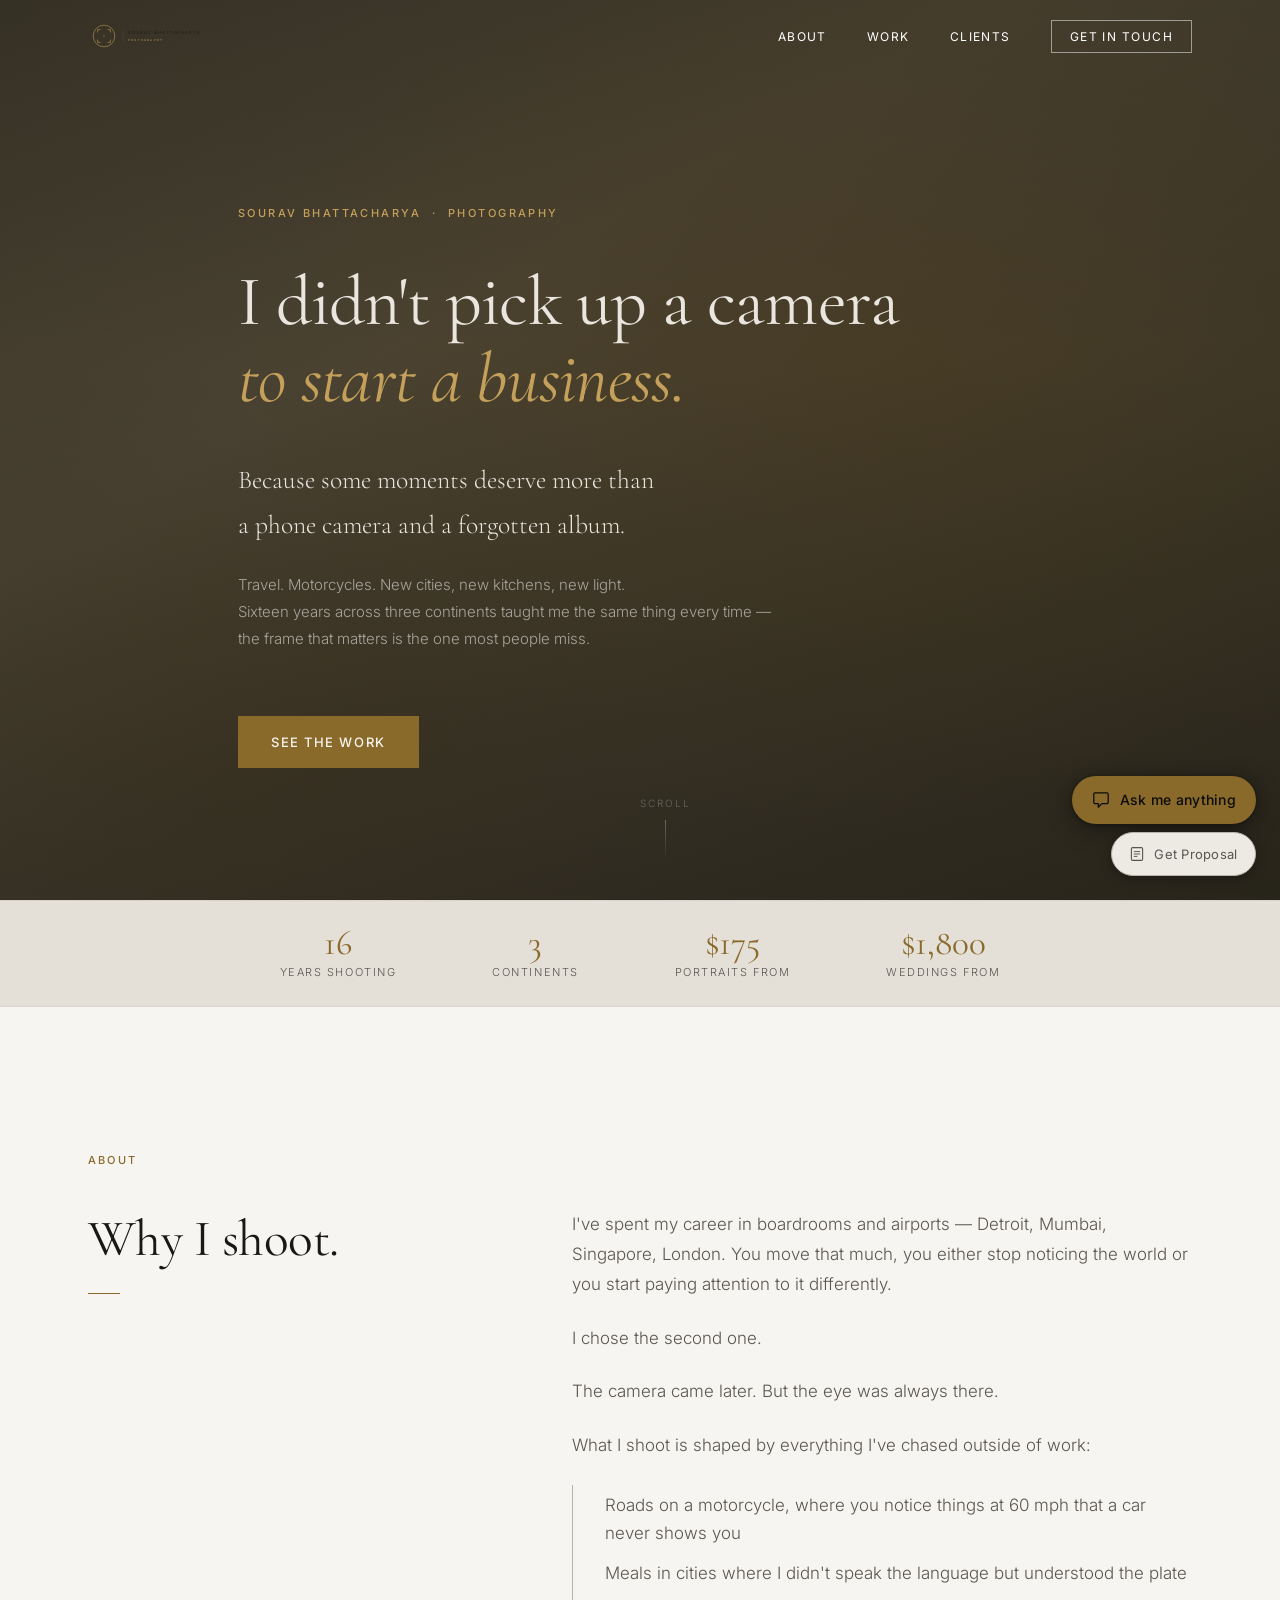
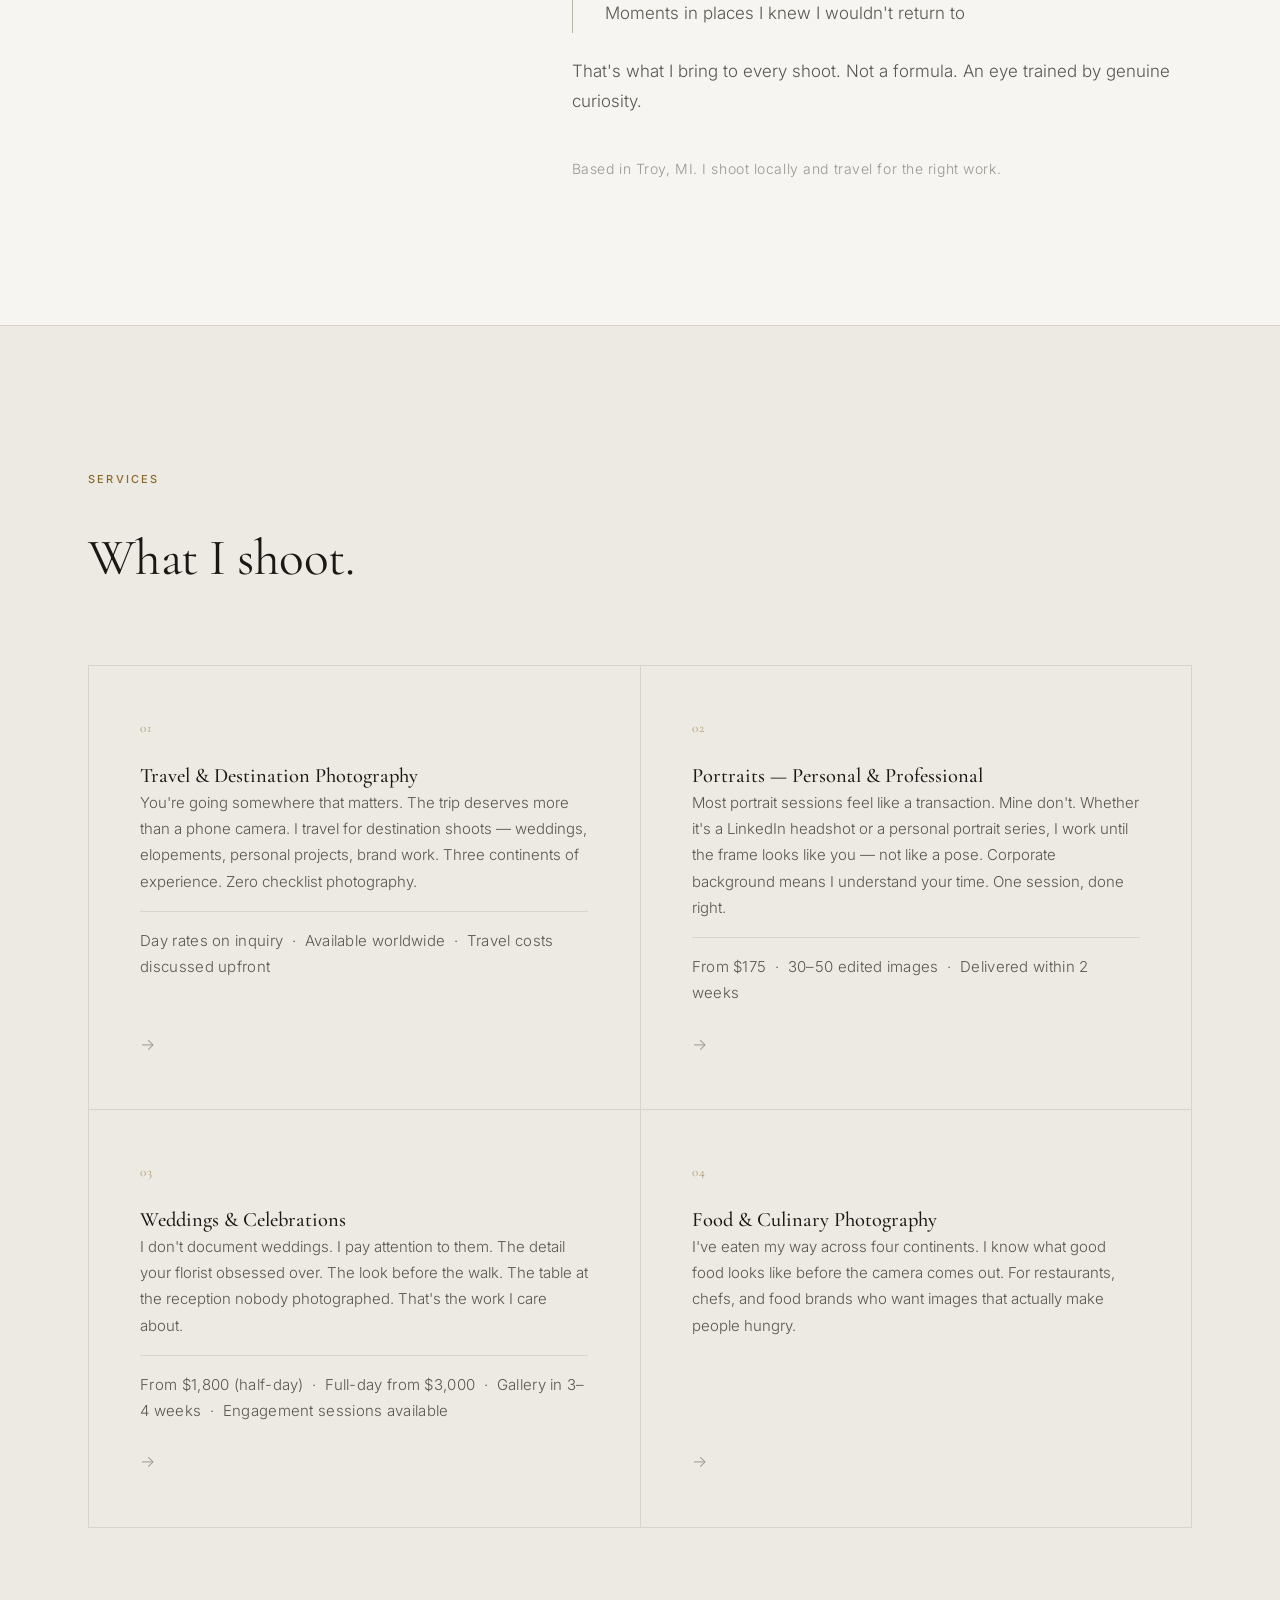
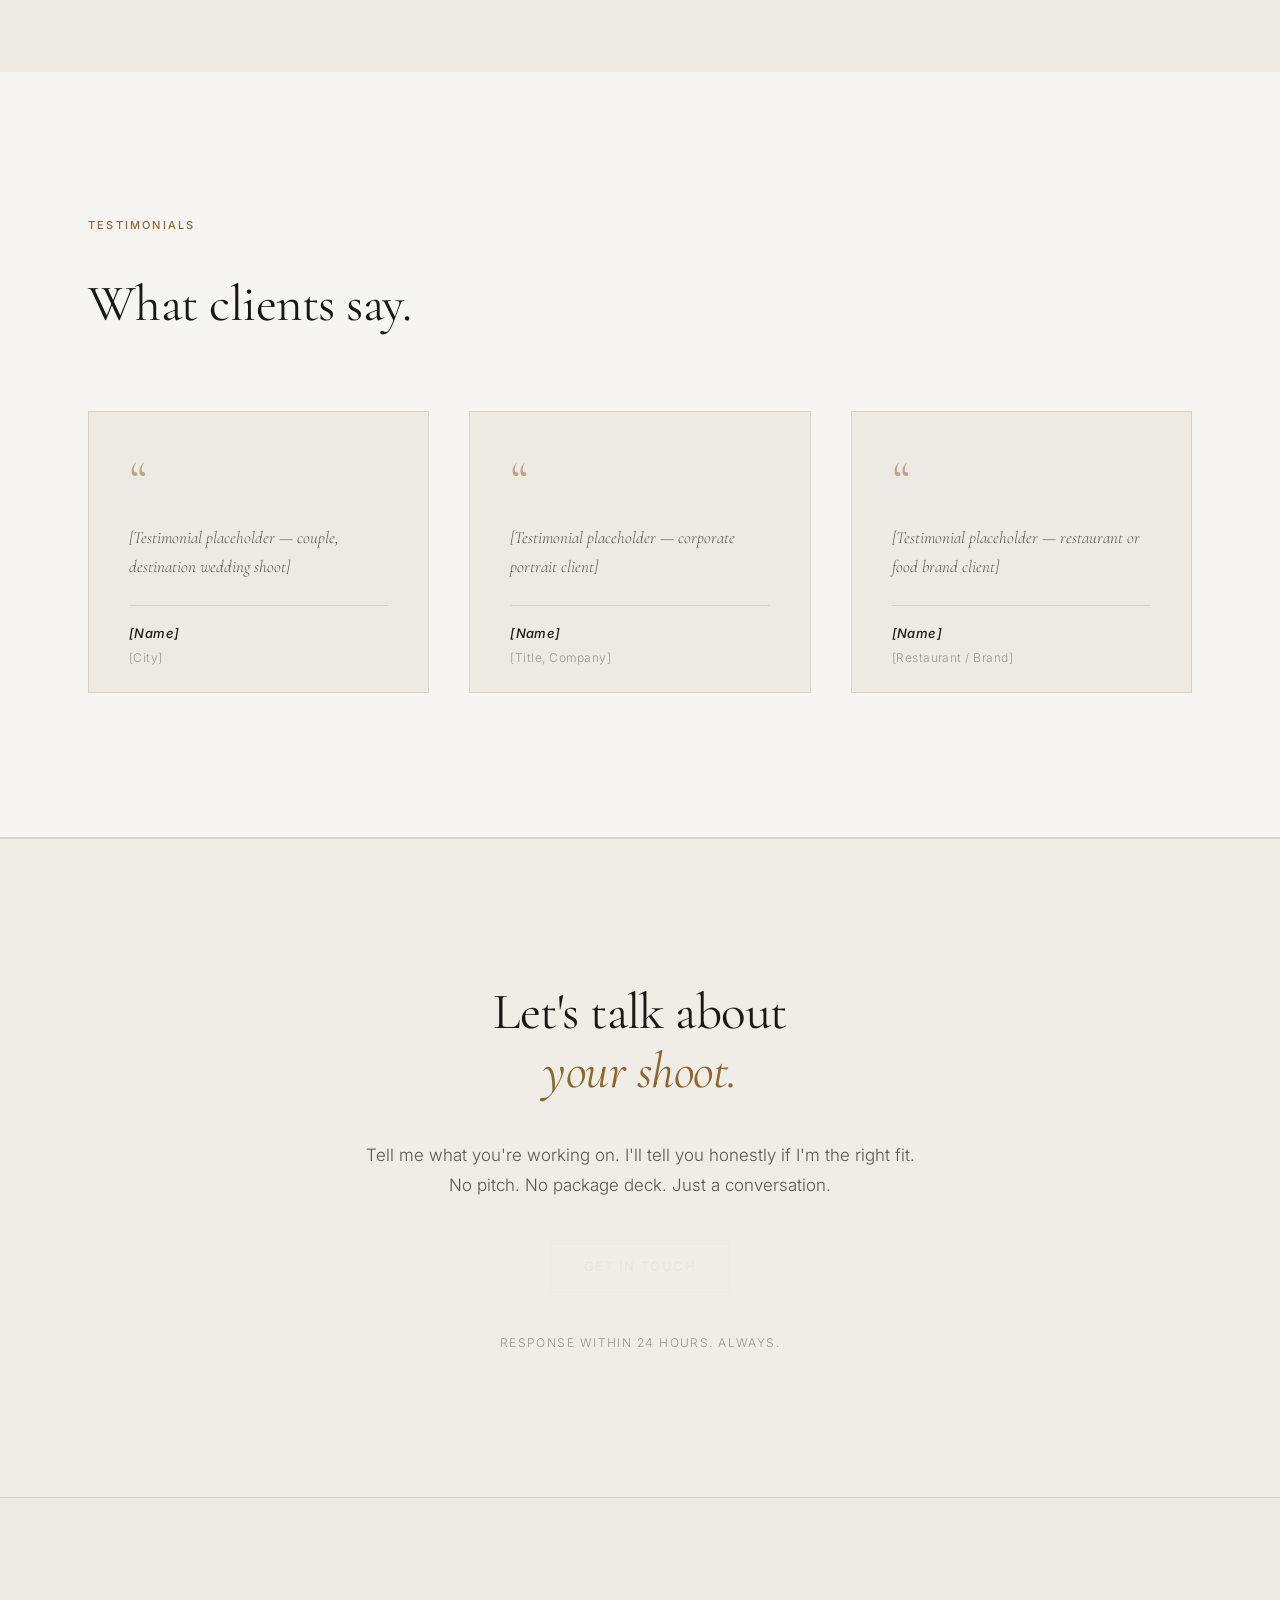
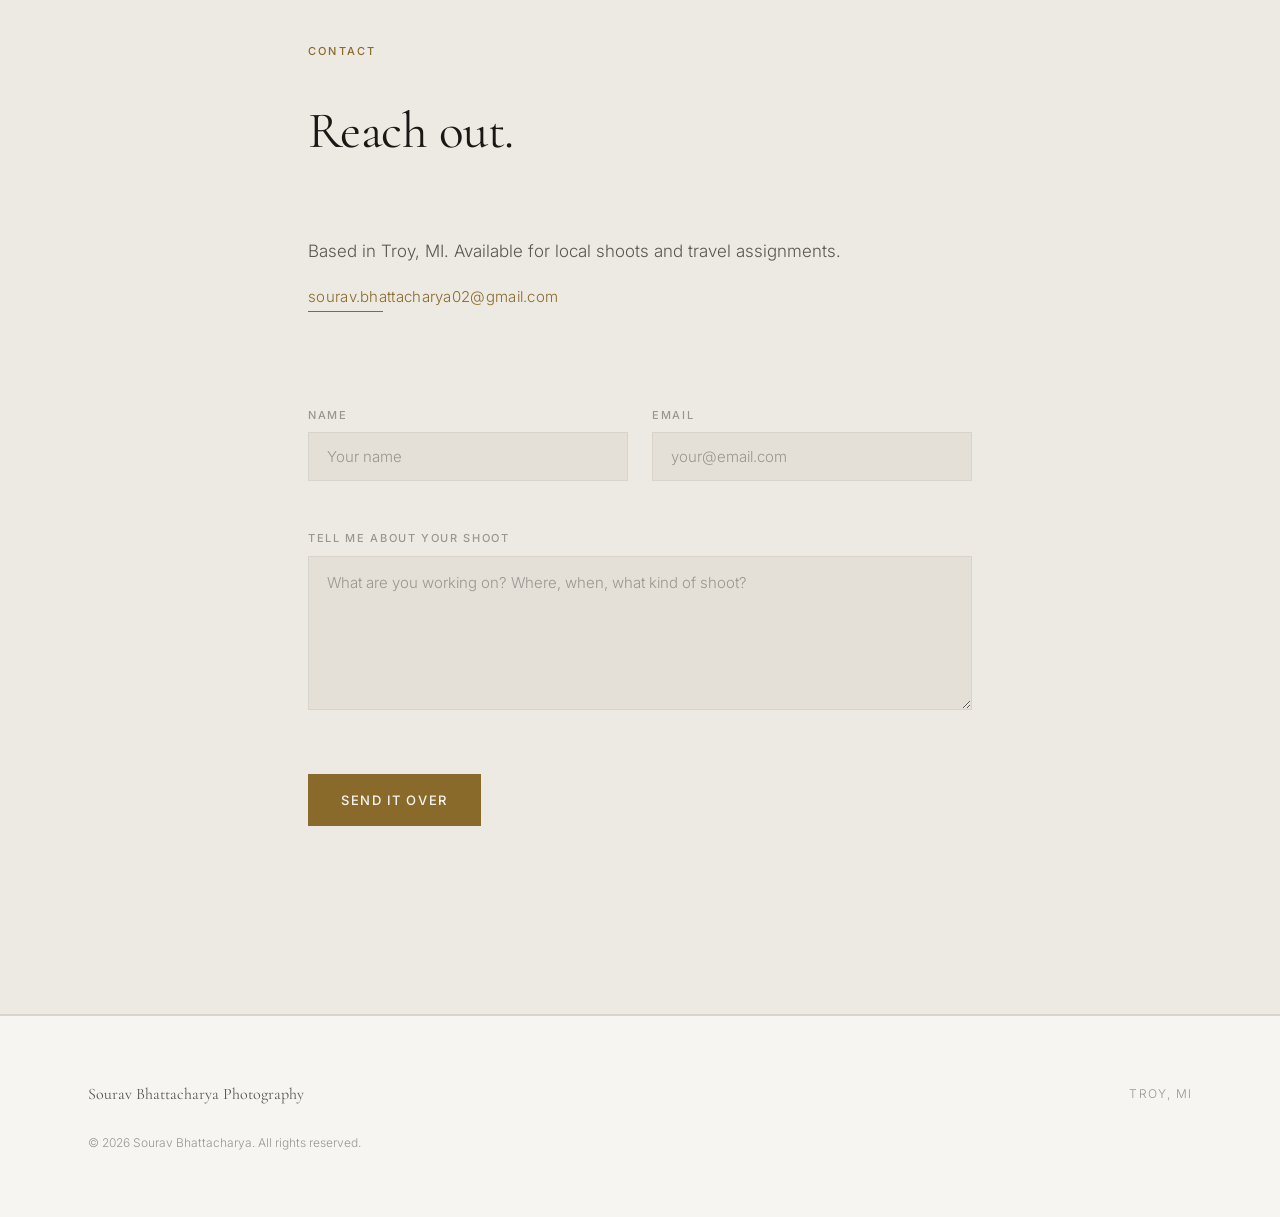
==== commit 9ffcf784: "Sharpen hero copy, add stats strip, add pricing to service cards" ====
--- a/index.html
+++ b/index.html
@@ -65,12 +65,12 @@
         <em>to start a business.</em>
       </h1>
       <p class="hero-sub">
-        I picked it up because I couldn't stop<br class="break-md"> seeing things worth keeping.
+        Because some moments deserve more than<br class="break-md"> a phone camera and a forgotten album.
       </p>
       <p class="hero-body">
         Travel. Motorcycles. New cities, new kitchens, new light.<br>
-        Sixteen years moving across three continents taught me one thing&nbsp;—<br class="break-lg">
-        the best frames don't wait.
+        Sixteen years across three continents taught me the same thing every time&nbsp;—<br class="break-lg">
+        the frame that matters is the one most people miss.
       </p>
       <a href="#services" class="btn-primary">See the work</a>
     </div>
@@ -79,6 +79,30 @@
       <div class="hero-scroll-line"></div>
     </div>
   </section>
+
+  <!-- ===================== STATS STRIP ===================== -->
+  <div class="stats-strip" aria-label="At a glance">
+    <div class="container">
+      <ul class="stats-list" role="list">
+        <li class="stat-item">
+          <span class="stat-number">16</span>
+          <span class="stat-label">Years shooting</span>
+        </li>
+        <li class="stat-item">
+          <span class="stat-number">3</span>
+          <span class="stat-label">Continents</span>
+        </li>
+        <li class="stat-item">
+          <span class="stat-number">$175</span>
+          <span class="stat-label">Portraits from</span>
+        </li>
+        <li class="stat-item">
+          <span class="stat-number">$1,800</span>
+          <span class="stat-label">Weddings from</span>
+        </li>
+      </ul>
+    </div>
+  </div>
 
   <!-- ===================== ABOUT ===================== -->
   <section id="about" class="section" aria-label="About">
@@ -118,6 +142,7 @@
           <div class="service-body">
             <h3 class="service-title">Travel &amp; Destination Photography</h3>
             <p>You're going somewhere that matters. The trip deserves more than a phone camera. I travel for destination shoots&nbsp;— weddings, elopements, personal projects, brand work. Three continents of experience. Zero checklist photography.</p>
+            <p class="service-meta">Day rates on inquiry &nbsp;·&nbsp; Available worldwide &nbsp;·&nbsp; Travel costs discussed upfront</p>
           </div>
           <div class="service-arrow" aria-hidden="true">→</div>
         </article>
@@ -127,6 +152,7 @@
           <div class="service-body">
             <h3 class="service-title">Portraits — Personal &amp; Professional</h3>
             <p>Most portrait sessions feel like a transaction. Mine don't. Whether it's a LinkedIn headshot or a personal portrait series, I work until the frame looks like you&nbsp;— not like a pose. Corporate background means I understand your time. One session, done right.</p>
+            <p class="service-meta">From $175 &nbsp;·&nbsp; 30–50 edited images &nbsp;·&nbsp; Delivered within 2 weeks</p>
           </div>
           <div class="service-arrow" aria-hidden="true">→</div>
         </article>
@@ -136,6 +162,7 @@
           <div class="service-body">
             <h3 class="service-title">Weddings &amp; Celebrations</h3>
             <p>I don't document weddings. I pay attention to them. The detail your florist obsessed over. The look before the walk. The table at the reception nobody photographed. That's the work I care about.</p>
+            <p class="service-meta">From $1,800 (half-day) &nbsp;·&nbsp; Full-day from $3,000 &nbsp;·&nbsp; Gallery in 3–4 weeks &nbsp;·&nbsp; Engagement sessions available</p>
           </div>
           <div class="service-arrow" aria-hidden="true">→</div>
         </article>
--- a/styles.css
+++ b/styles.css
@@ -6,21 +6,21 @@
 /* ── 1. Design Tokens ──────────────────────────────────────── */
 :root {
   /* Palette */
-  --bg:           #0b0b0a;
-  --bg-surface:   #141412;
-  --bg-elevated:  #1c1c1a;
-  --bg-cta:       #100f0d;
-
-  --text-primary:   #eae6df;
-  --text-secondary: #908c85;
-  --text-muted:     #4e4c48;
-
-  --accent:       #c4a05a;
-  --accent-dim:   rgba(196, 160, 90, 0.15);
-  --accent-hover: #d4b270;
-
-  --border:       #232320;
-  --border-hover: #3a3a36;
+  --bg:           #f7f5f2;
+  --bg-surface:   #edeae4;
+  --bg-elevated:  #e4e0d8;
+  --bg-cta:       #f0ece6;
+
+  --text-primary:   #1a1814;
+  --text-secondary: #5a5650;
+  --text-muted:     #9a9690;
+
+  --accent:       #8a6a2a;
+  --accent-dim:   rgba(138, 106, 42, 0.12);
+  --accent-hover: #6e5220;
+
+  --border:       #d8d4cc;
+  --border-hover: #b8b4aa;
 
   /* Typography */
   --font-serif:  'Cormorant Garamond', Georgia, serif;
@@ -91,7 +91,7 @@
 
 ::selection {
   background: var(--accent);
-  color: var(--bg);
+  color: #f7f5f2;
 }
 
 /* ── 3. Typography ─────────────────────────────────────────── */
@@ -193,8 +193,8 @@
 
 .btn-outline {
   background-color: transparent;
-  color: var(--text-primary);
-  border-color: var(--border-hover);
+  color: #eae6df;
+  border-color: rgba(234, 230, 223, 0.5);
 }
 
 .btn-outline:hover,
@@ -262,7 +262,7 @@
   font-weight: 400;
   letter-spacing: 0.12em;
   text-transform: uppercase;
-  color: var(--text-secondary);
+  color: #ffffff;
   position: relative;
   transition: color var(--duration) var(--ease);
 }
@@ -284,8 +284,8 @@
 
 .nav-link-cta {
   padding: 0.5rem 1.125rem;
-  border: 1px solid var(--border-hover);
-  color: var(--text-primary);
+  border: 1px solid rgba(255, 255, 255, 0.5);
+  color: #ffffff;
   transition: border-color var(--duration) var(--ease),
               color        var(--duration) var(--ease),
               background   var(--duration) var(--ease);
@@ -347,9 +347,9 @@
   position: absolute;
   inset: 0;
   background:
-    radial-gradient(ellipse 80% 80% at 70% 40%, rgba(28, 22, 10, 0.7) 0%, transparent 65%),
-    radial-gradient(ellipse 60% 60% at 20% 80%, rgba(18, 14, 5, 0.5) 0%, transparent 55%),
-    linear-gradient(150deg, #0f0e0b 0%, #1c1810 35%, #0b0b0a 100%);
+    radial-gradient(ellipse 80% 80% at 70% 40%, rgba(80, 60, 20, 0.3) 0%, transparent 65%),
+    radial-gradient(ellipse 60% 60% at 20% 80%, rgba(60, 45, 15, 0.2) 0%, transparent 55%),
+    linear-gradient(150deg, #3a3528 0%, #4a4232 35%, #2e2a1e 100%);
   background-size: cover;
   background-position: center;
 }
@@ -359,9 +359,9 @@
   inset: 0;
   background: linear-gradient(
     to bottom,
-    rgba(11, 11, 10, 0.3) 0%,
-    rgba(11, 11, 10, 0.1) 40%,
-    rgba(11, 11, 10, 0.6) 100%
+    rgba(11, 11, 10, 0.1) 0%,
+    rgba(11, 11, 10, 0.0) 40%,
+    rgba(11, 11, 10, 0.2) 100%
   );
 }
 
@@ -380,14 +380,14 @@
   font-weight: 500;
   letter-spacing: 0.22em;
   text-transform: uppercase;
-  color: var(--accent);
+  color: #c4a05a;
   margin-bottom: var(--space-lg);
   opacity: 0;
   animation: heroFadeUp 0.8s var(--ease-out) 0.2s forwards;
 }
 
 .hero-headline {
-  color: var(--text-primary);
+  color: #eae6df;
   margin-bottom: var(--space-lg);
   line-height: 1.1;
   opacity: 0;
@@ -395,7 +395,7 @@
 }
 
 .hero-headline em {
-  color: var(--accent);
+  color: #c4a05a;
   font-style: italic;
 }
 
@@ -403,7 +403,7 @@
   font-family: var(--font-serif);
   font-size: clamp(1.2rem, 2.2vw, 1.6rem);
   font-weight: 300;
-  color: var(--text-primary);
+  color: #eae6df;
   margin-bottom: var(--space-md);
   opacity: 0;
   animation: heroFadeUp 0.9s var(--ease-out) 0.55s forwards;
@@ -411,7 +411,7 @@
 
 .hero-body {
   font-size: 0.9375rem;
-  color: var(--text-secondary);
+  color: #a8a49c;
   line-height: 1.8;
   margin-bottom: var(--space-xl);
   opacity: 0;
@@ -440,13 +440,13 @@
   font-size: 0.625rem;
   letter-spacing: 0.2em;
   text-transform: uppercase;
-  color: var(--text-muted);
+  color: #6b6860;
 }
 
 .hero-scroll-line {
   width: 1px;
   height: 40px;
-  background: linear-gradient(to bottom, var(--text-muted), transparent);
+  background: linear-gradient(to bottom, #6b6860, transparent);
   animation: scrollPulse 2.5s ease-in-out infinite;
 }
 
@@ -460,7 +460,54 @@
   50%       { opacity: 1;   transform: scaleY(1.15); }
 }
 
-/* ── 9. About ──────────────────────────────────────────────── */
+/* ── 9. Stats Strip ────────────────────────────────────────── */
+.stats-strip {
+  background: var(--bg-elevated);
+  border-top: 1px solid var(--border);
+  border-bottom: 1px solid var(--border);
+  padding: var(--space-md) 0;
+}
+
+.stats-list {
+  display: flex;
+  justify-content: center;
+  gap: var(--space-2xl);
+  flex-wrap: wrap;
+}
+
+.stat-item {
+  display: flex;
+  flex-direction: column;
+  align-items: center;
+  gap: 0.2rem;
+}
+
+.stat-number {
+  font-family: var(--font-serif);
+  font-size: clamp(1.6rem, 3vw, 2.2rem);
+  font-weight: 400;
+  color: var(--accent);
+  line-height: 1;
+}
+
+.stat-label {
+  font-size: 0.6875rem;
+  letter-spacing: 0.14em;
+  text-transform: uppercase;
+  color: var(--text-secondary);
+}
+
+/* ── 10. Service meta line ──────────────────────────────────── */
+.service-meta {
+  font-size: 0.8125rem;
+  color: var(--text-muted);
+  margin-top: var(--space-sm);
+  padding-top: var(--space-sm);
+  border-top: 1px solid var(--border);
+  letter-spacing: 0.02em;
+}
+
+/* ── 11. About ──────────────────────────────────────────────── */
 #about {
   border-bottom: 1px solid var(--border);
 }
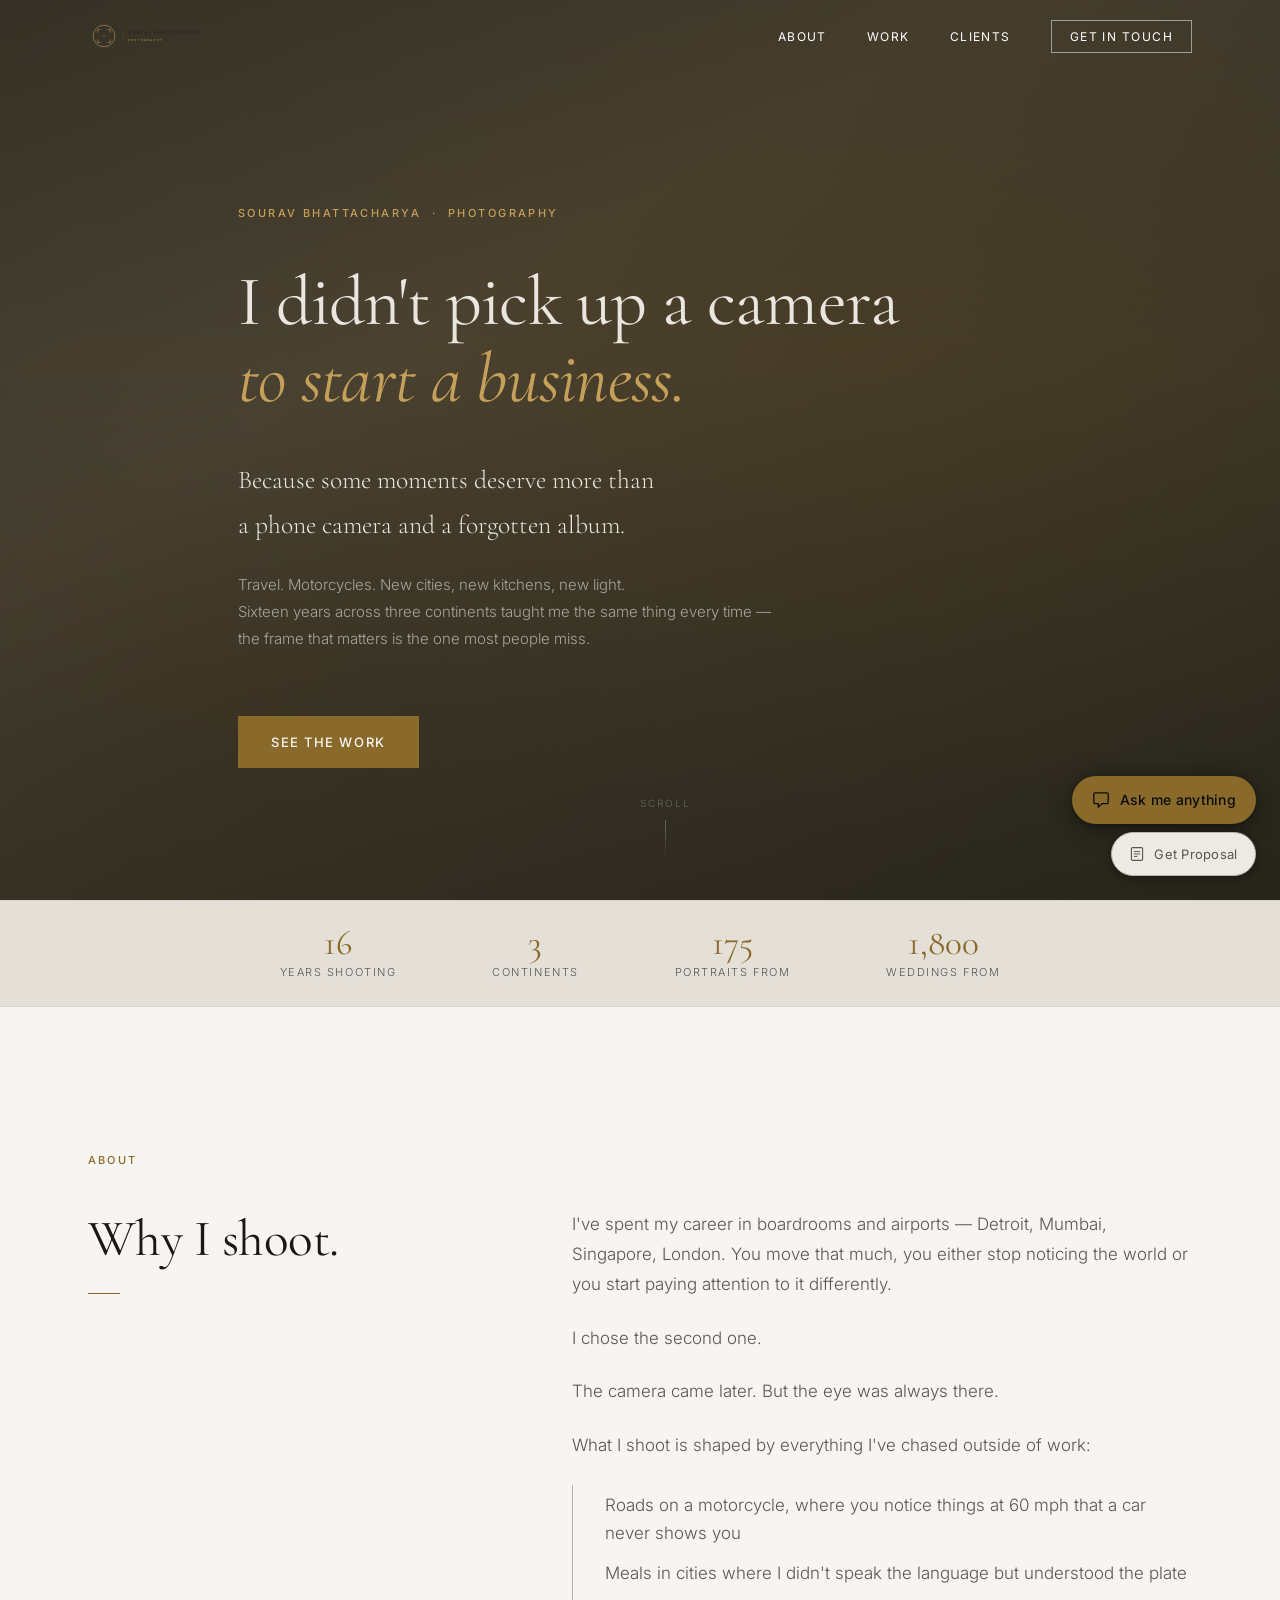
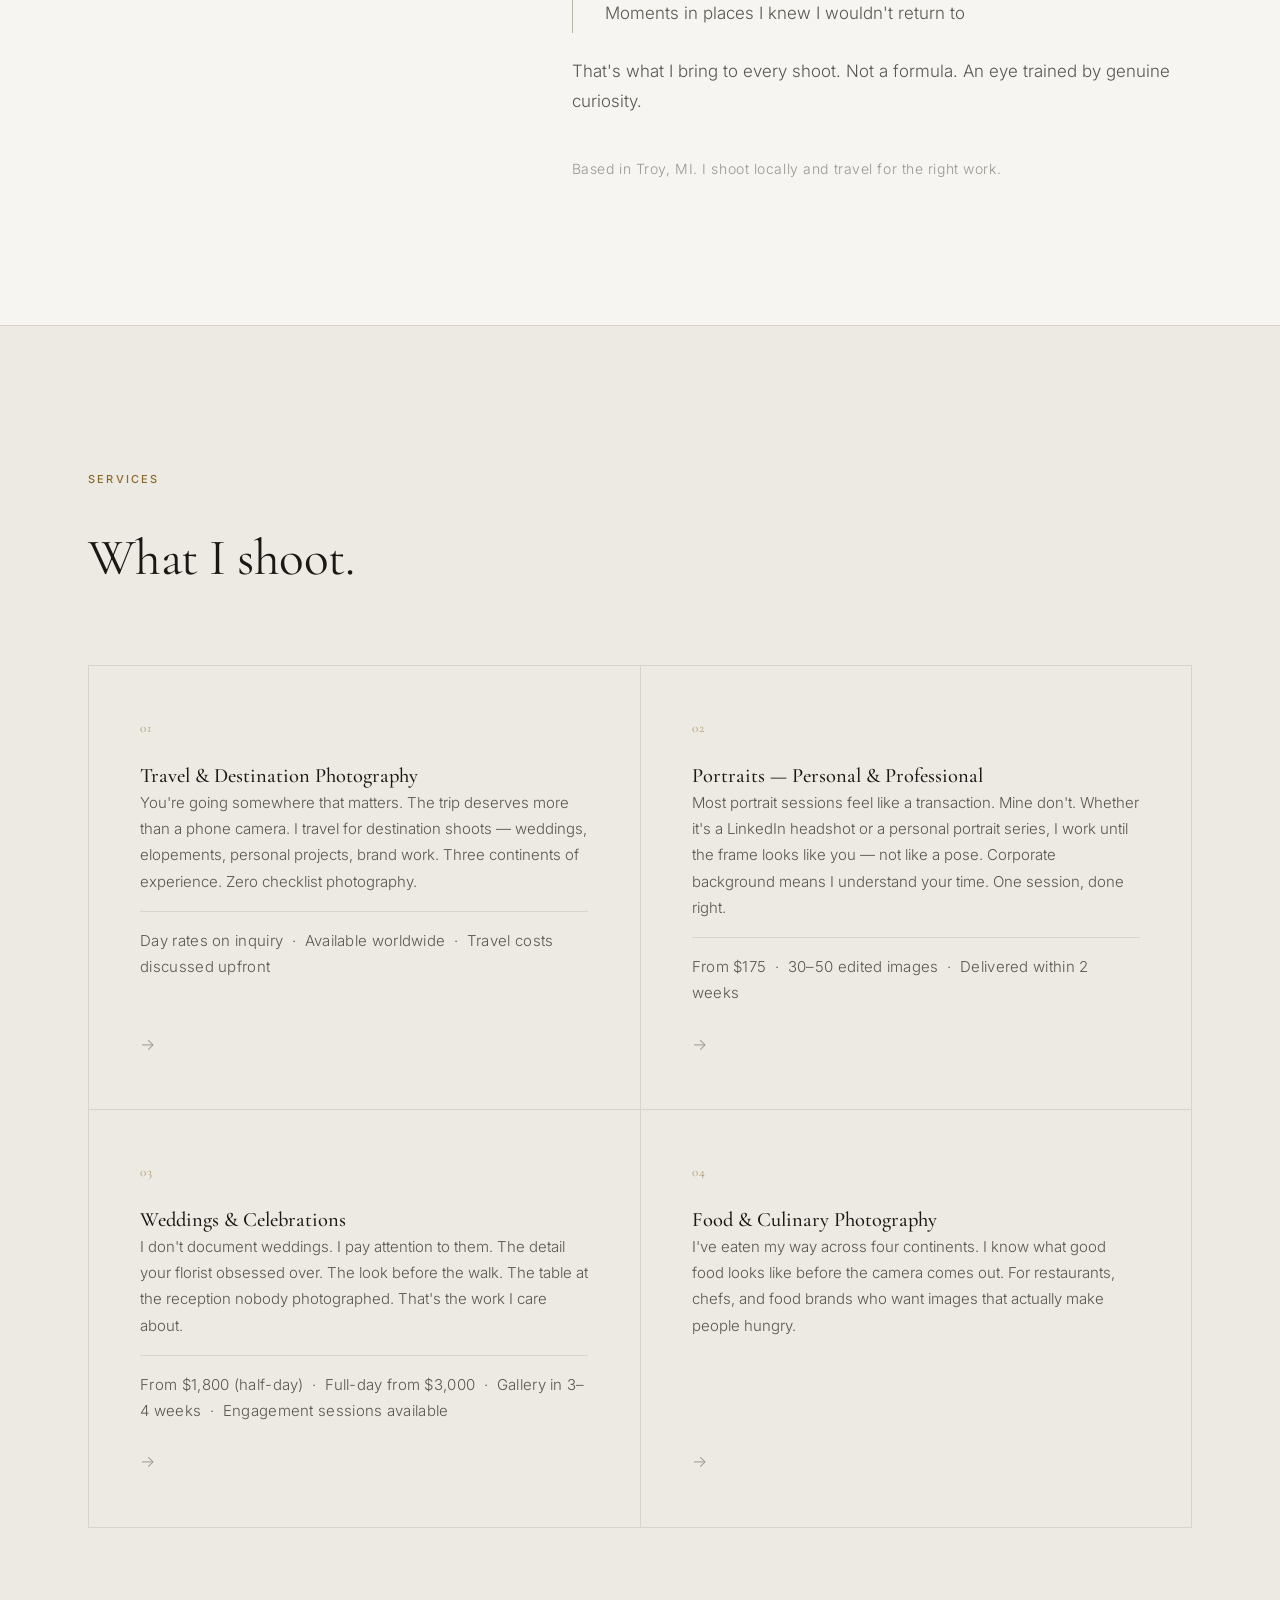
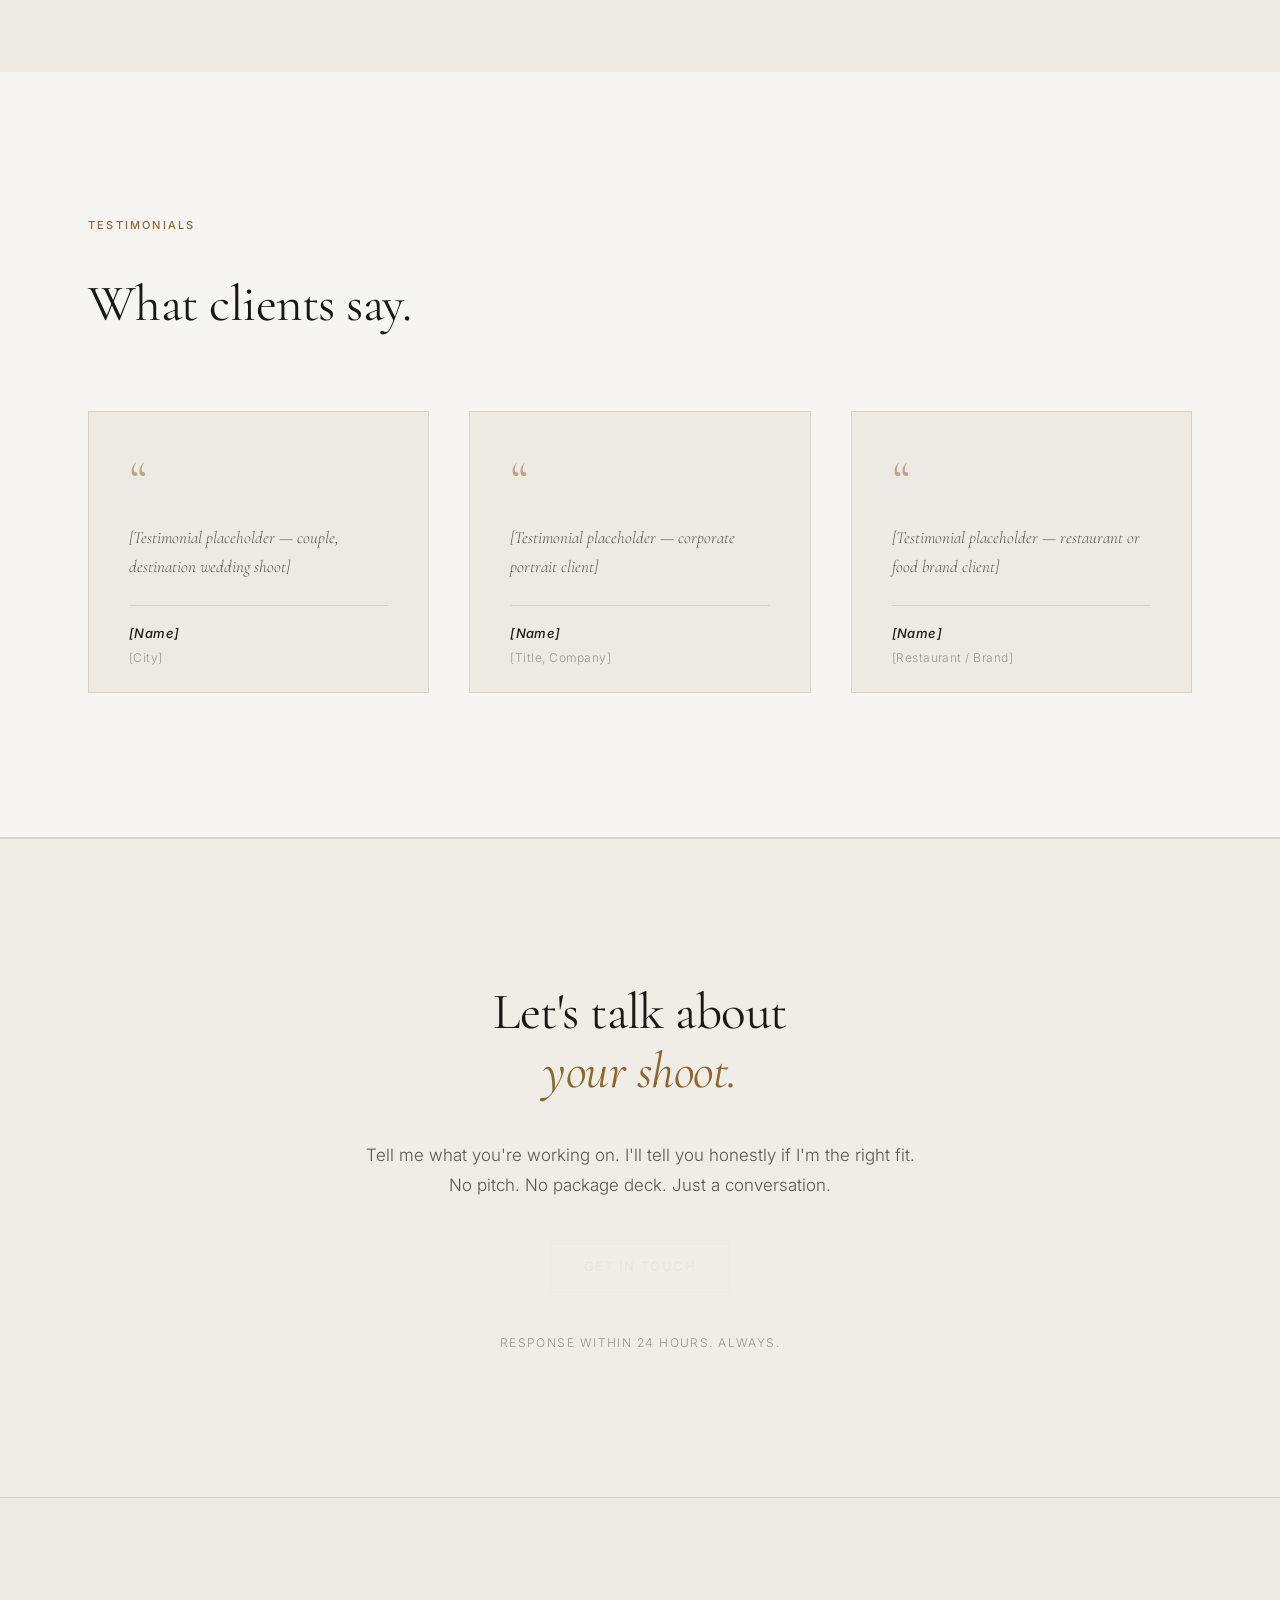
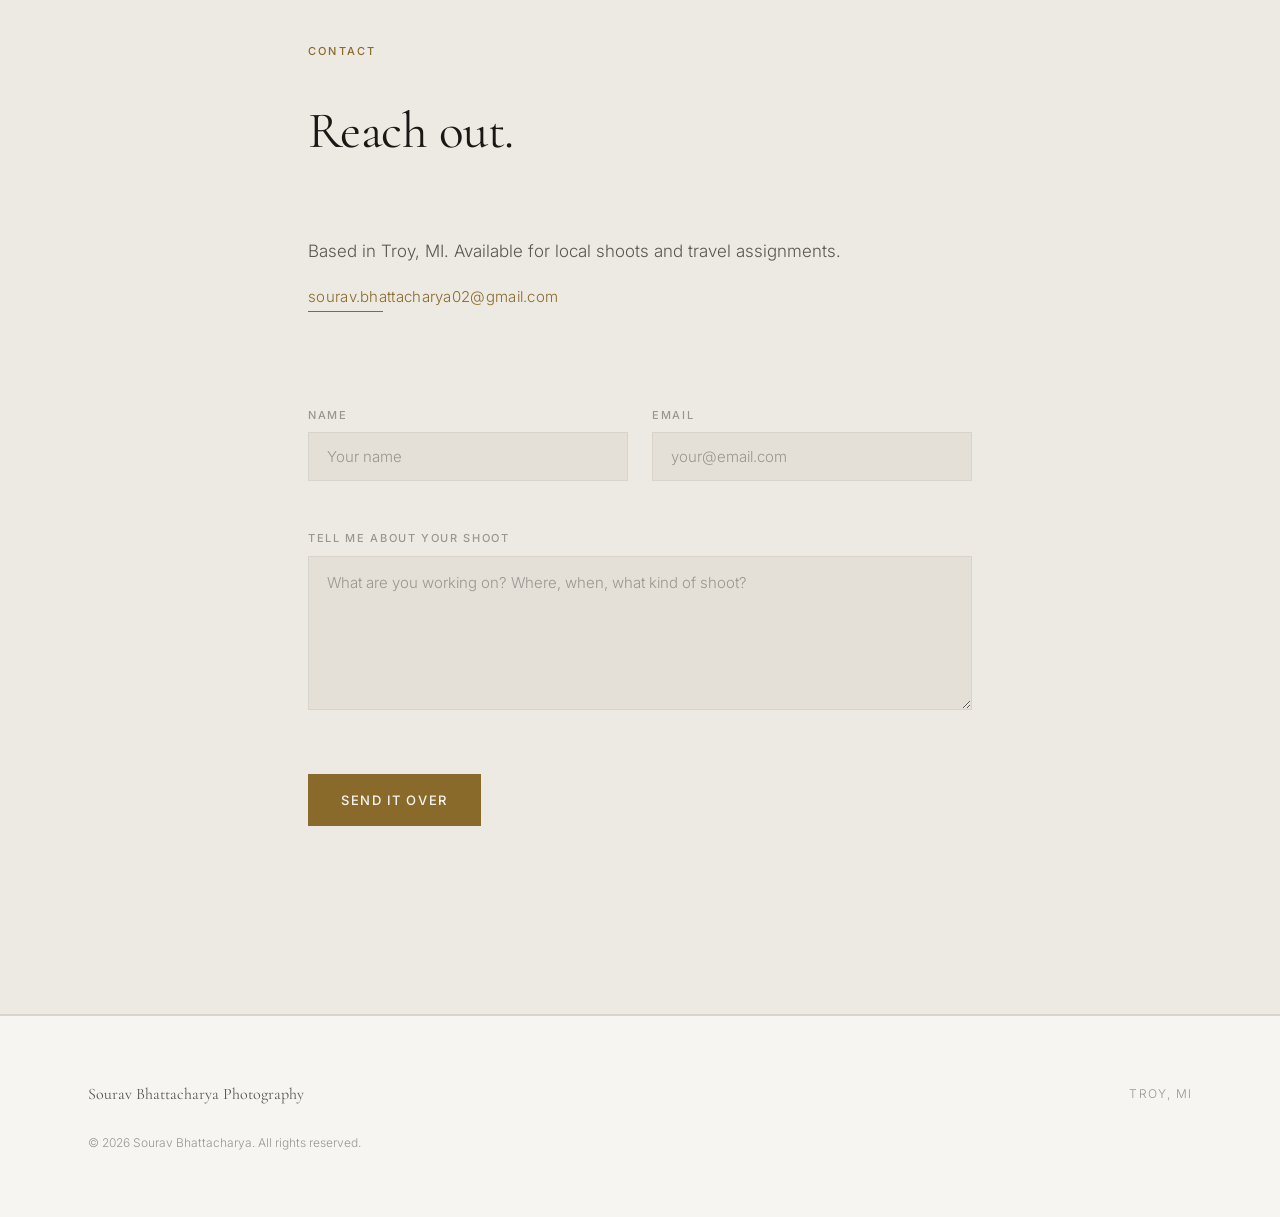
==== commit 3035c48f: "Research-informed polish" ====
--- a/index.html
+++ b/index.html
@@ -93,11 +93,11 @@
           <span class="stat-label">Continents</span>
         </li>
         <li class="stat-item">
-          <span class="stat-number">$175</span>
+          <span class="stat-number">175</span>
           <span class="stat-label">Portraits from</span>
         </li>
         <li class="stat-item">
-          <span class="stat-number">$1,800</span>
+          <span class="stat-number">1,800</span>
           <span class="stat-label">Weddings from</span>
         </li>
       </ul>
